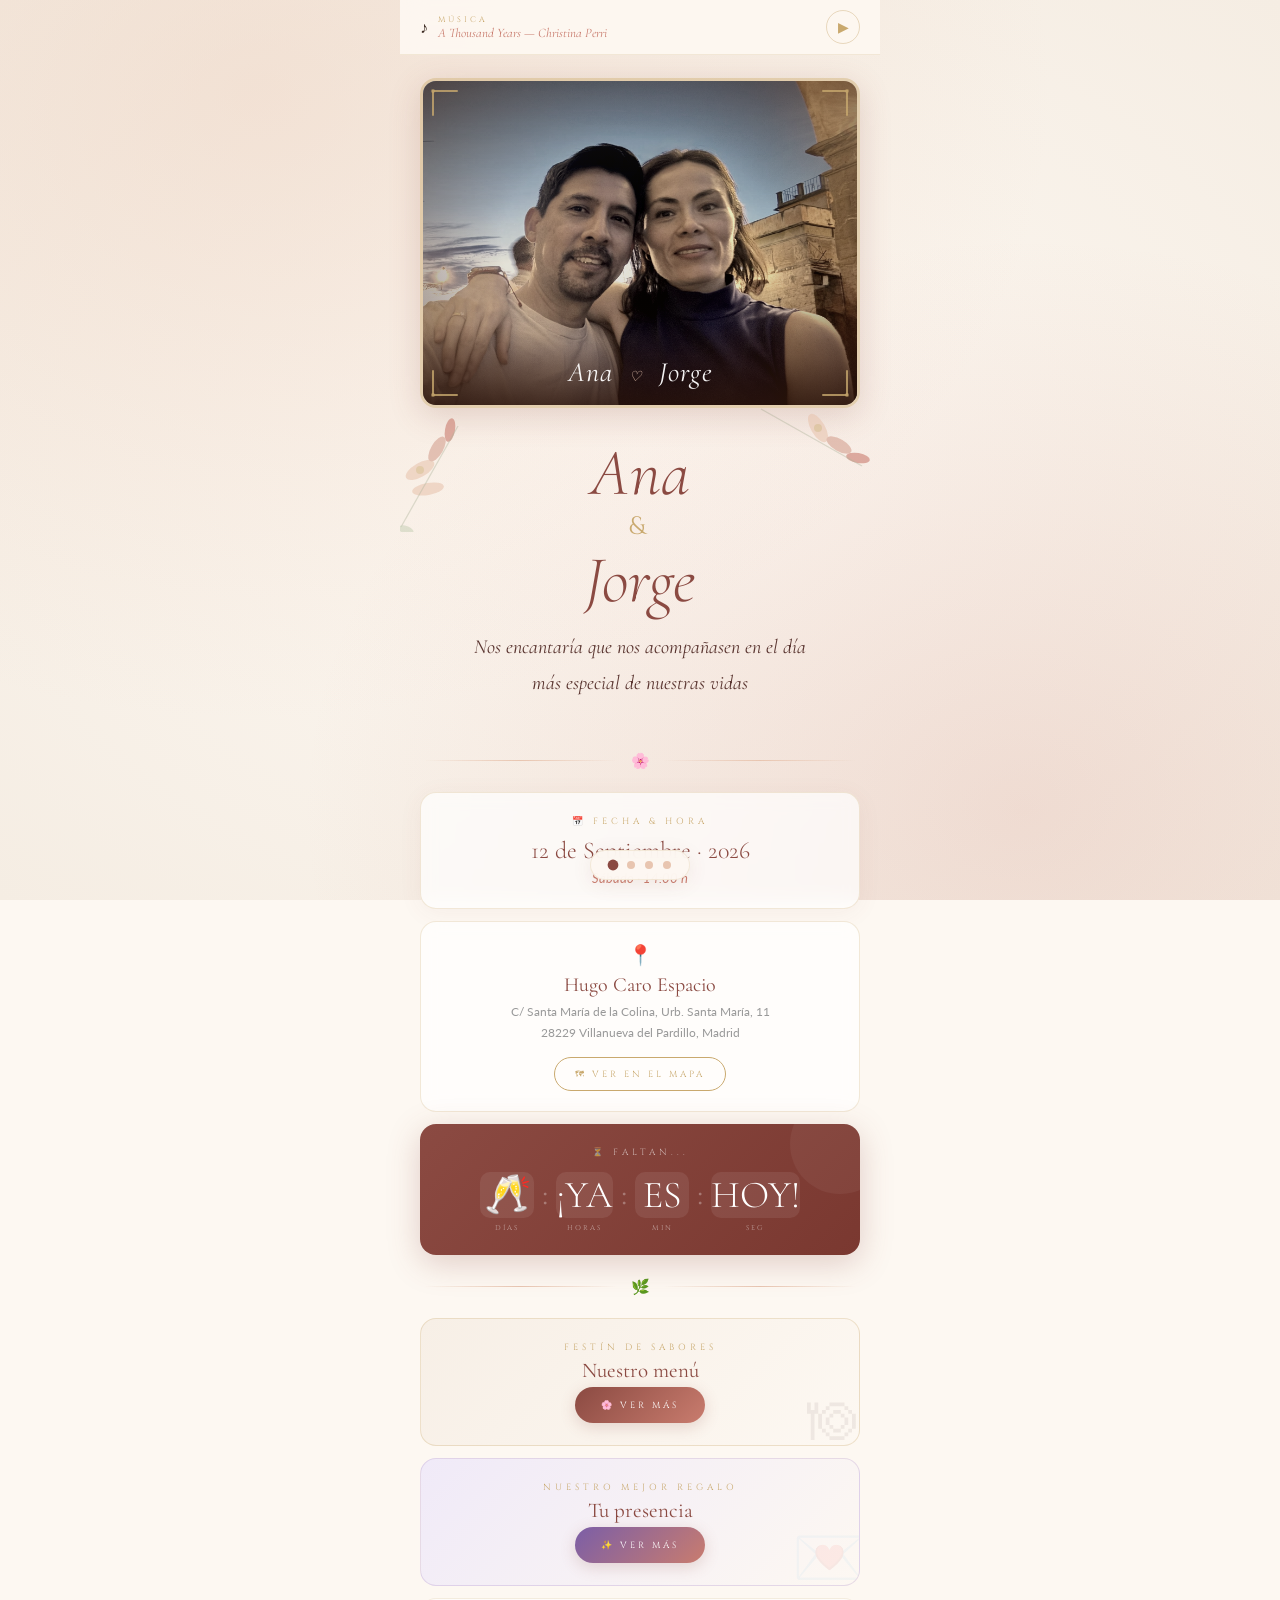
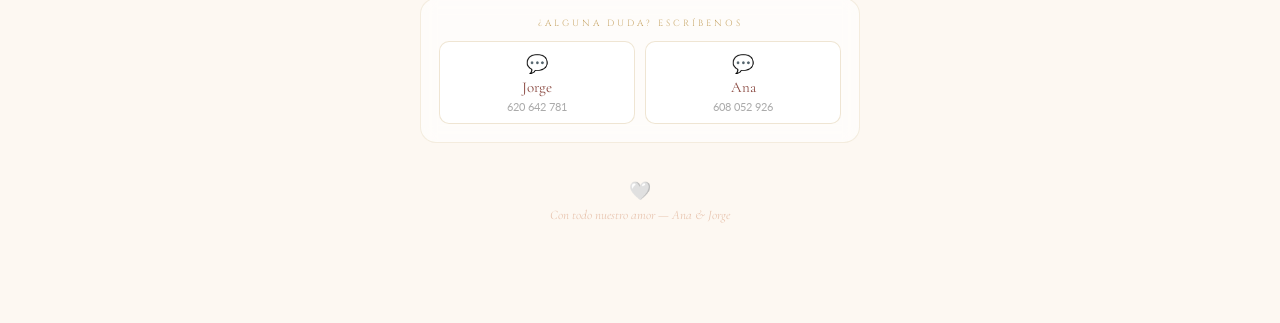
==== index.html @ 85b92c25 "Update index.html" ====
<!DOCTYPE html>
<html lang="es">
<head>
<meta charset="UTF-8">
<meta name="viewport" content="width=device-width,initial-scale=1.0,maximum-scale=1.0,user-scalable=no">
<meta name="apple-mobile-web-app-capable" content="yes">
<meta name="theme-color" content="#fdf8f2">
<title>Ana & Jorge — Nos Casamos</title>
<link href="https://fonts.googleapis.com/css2?family=Cormorant+Garamond:ital,wght@0,300;0,400;1,300;1,400&family=Cinzel:wght@400;500&family=Lato:wght@300;400&display=swap" rel="stylesheet">
<link rel="stylesheet" href="css/invitacion.css">
</head>
<body>
<!-- MUSIC -->
<div class="music-bar">
  <div class="music-info">
    <span class="music-note">♪</span>
    <div><div class="music-label">Música</div><div class="music-song">A Thousand Years — Christina Perri</div></div>
  </div>
  <button class="music-btn" id="musicBtn" onclick="toggleMusic()">▶</button>
</div>

<!-- NAV -->
<div class="nav-dots">
  <button class="nav-dot active" onclick="showPage('page-invite',0)"></button>
  <button class="nav-dot" onclick="showPage('page-menu',1)"></button>
  <button class="nav-dot" onclick="showPage('page-regalo',2)"></button>
  <button class="nav-dot" onclick="showPage('page-rsvp',3)"></button>
</div>

<!-- ════ INVITACIÓN ════ -->
<div class="page active" id="page-invite">
  <div class="photo-section">
    <div class="photo-vintage-frame">
      <img src="assets/foto-pareja.jpg" alt="Ana y Jorge">
      <div class="photo-corner pc-tl"><svg viewBox="0 0 28 28" fill="none"><path d="M2 26L2 2L26 2" stroke="#c9a96e" stroke-width="2" stroke-linecap="round" opacity=".8"/><circle cx="2" cy="2" r="2" fill="#c9a96e" opacity=".6"/></svg></div>
      <div class="photo-corner pc-tr"><svg viewBox="0 0 28 28" fill="none"><path d="M2 26L2 2L26 2" stroke="#c9a96e" stroke-width="2" stroke-linecap="round" opacity=".8"/><circle cx="2" cy="2" r="2" fill="#c9a96e" opacity=".6"/></svg></div>
      <div class="photo-corner pc-bl"><svg viewBox="0 0 28 28" fill="none"><path d="M2 26L2 2L26 2" stroke="#c9a96e" stroke-width="2" stroke-linecap="round" opacity=".8"/><circle cx="2" cy="2" r="2" fill="#c9a96e" opacity=".6"/></svg></div>
      <div class="photo-corner pc-br"><svg viewBox="0 0 28 28" fill="none"><path d="M2 26L2 2L26 2" stroke="#c9a96e" stroke-width="2" stroke-linecap="round" opacity=".8"/><circle cx="2" cy="2" r="2" fill="#c9a96e" opacity=".6"/></svg></div>
      <div class="photo-caption"><div class="photo-caption-names">Ana <span class="photo-caption-heart">♡</span> Jorge</div></div>
    </div>
  </div>
  <div class="hero">
    <svg class="floral-tl" viewBox="0 0 130 130" fill="none"><g opacity=".85"><ellipse cx="26" cy="68" rx="16" ry="7" fill="#e8c5b0" transform="rotate(-30 26 68)"/><ellipse cx="43" cy="47" rx="14" ry="6" fill="#d4a090" transform="rotate(-60 43 47)"/><ellipse cx="56" cy="28" rx="12" ry="5" fill="#c97c6e" transform="rotate(-80 56 28)"/><ellipse cx="34" cy="87" rx="16" ry="6" fill="#e8c5b0" transform="rotate(-10 34 87)"/><circle cx="26" cy="68" r="4" fill="#c9a96e" opacity=".7"/><line x1="7" y1="125" x2="64" y2="24" stroke="#7a8c6a" stroke-width="1.3" opacity=".4"/><ellipse cx="12" cy="128" rx="8" ry="4" fill="#a0b890" transform="rotate(20 12 128)" opacity=".5"/></g></svg>
    <svg class="floral-tr" viewBox="0 0 130 130" fill="none"><g opacity=".85"><ellipse cx="26" cy="68" rx="16" ry="7" fill="#e8c5b0" transform="rotate(-30 26 68)"/><ellipse cx="43" cy="47" rx="14" ry="6" fill="#d4a090" transform="rotate(-60 43 47)"/><ellipse cx="56" cy="28" rx="12" ry="5" fill="#c97c6e" transform="rotate(-80 56 28)"/><circle cx="26" cy="68" r="4" fill="#c9a96e" opacity=".7"/><line x1="7" y1="125" x2="64" y2="24" stroke="#7a8c6a" stroke-width="1.3" opacity=".4"/></g></svg>
    <h1 class="names">Ana <span>&amp;</span> Jorge</h1>
    <p class="tagline tagline-enhanced">Nos encantaría que nos acompañasen en el día más especial de nuestras vidas</p>
  </div>
  <div class="divider"><span class="divider-icon">🌸</span></div>
  <div class="info-section">
    <div class="info-card">
      <p class="info-label">📅 Fecha & Hora</p>
      <p class="info-value">12 de Septiembre · 2026</p>
      <p class="info-sub">Sábado · 14:00 h</p>
    </div>
  </div>
  <div class="location-card">
    <div class="location-inner">
      <div class="location-icon">📍</div>
      <p class="location-name">Hugo Caro Espacio</p>
      <p class="location-address">C/ Santa María de la Colina, Urb. Santa María, 11<br>28229 Villanueva del Pardillo, Madrid</p>
      <a class="map-btn" href="https://www.google.com/maps/dir/?api=1&destination=40.4563,-3.9521&destination_place_id=ChIJo2D5lH-bQQ0Rh7VZpFRkiIg" target="_blank">🗺 Ver en el mapa</a>
    </div>
  </div>
  <div class="countdown-card">
    <p class="countdown-label">⏳ Faltan...</p>
    <div class="countdown-grid">
      <div class="countdown-item"><div class="countdown-num" id="cd-days">—</div><div class="countdown-unit">Días</div></div>
      <div class="countdown-sep">:</div>
      <div class="countdown-item"><div class="countdown-num" id="cd-hours">—</div><div class="countdown-unit">Horas</div></div>
      <div class="countdown-sep">:</div>
      <div class="countdown-item"><div class="countdown-num" id="cd-mins">—</div><div class="countdown-unit">Min</div></div>
      <div class="countdown-sep">:</div>
      <div class="countdown-item"><div class="countdown-num" id="cd-secs">—</div><div class="countdown-unit">Seg</div></div>
    </div>
  </div>
  <div class="divider"><span class="divider-icon">🌿</span></div>
  <div class="cta-section">
    <div class="cta-card" style="background:linear-gradient(135deg,#f7efe6,#fdf8f2);border:1px solid rgba(201,169,110,.3)">
      <span class="cta-card-emoji">🍽</span>
      <p class="info-label" style="margin-bottom:5px">Festín de Sabores</p>
      <p class="cta-title">Nuestro menú</p>
      <button class="action-btn" style="background:linear-gradient(135deg,var(--deep-rose),var(--rose))" onclick="showPage('page-menu',1)">🌸 Ver más</button>
    </div>
  </div>
  <div class="cta-section">
    <div class="cta-card" style="background:linear-gradient(135deg,#f0eaf8,#fdf8f2);border:1px solid rgba(180,150,200,.3)">
      <span class="cta-card-emoji">💌</span>
      <p class="info-label" style="margin-bottom:5px">Nuestro mejor regalo</p>
      <p class="cta-title">Tu presencia</p>
      <button class="action-btn" style="background:linear-gradient(135deg,#7b5ea7,#c97c6e)" onclick="showPage('page-regalo',2)">✨ Ver más</button>
    </div>
  </div>
  <!-- RSVP_CTA_DISABLED
  <div class="cta-section">
    <div class="cta-card" style="background:linear-gradient(135deg,#f0fff4,#fdf8f2);border:1px solid rgba(74,139,90,.22)">
      <span class="cta-card-emoji">✅</span>
      <p class="info-label" style="margin-bottom:5px">Confirmación</p>
      <p class="cta-title">¿Nos acompañas?</p>
      <p class="cta-desc">Confirma antes del 1 de agosto · 2026</p>
      <button class="action-btn" style="background:linear-gradient(135deg,#4a8b5a,#6aab7a);box-shadow:0 4px 16px rgba(74,139,90,.25)" onclick="showPage('page-rsvp',3)">✅ Confirmar asistencia</button>
    </div>
  </div>
  RSVP_CTA_DISABLED -->
  <div class="contact-section">
    <div class="contact-card">
      <p class="contact-label">¿Alguna duda? Escríbenos</p>
      <div class="contact-btns">
        <a class="contact-btn" href="https://wa.me/34620642781" target="_blank"><span style="font-size:18px">💬</span><span class="contact-btn-name">Jorge</span><span class="contact-btn-num">620 642 781</span></a>
        <a class="contact-btn" href="https://wa.me/34608052926" target="_blank"><span style="font-size:18px">💬</span><span class="contact-btn-name">Ana</span><span class="contact-btn-num">608 052 926</span></a>
      </div>
    </div>
  </div>
  <div class="footer"><span class="footer-hearts">🤍</span><p class="footer-text">Con todo nuestro amor — Ana & Jorge</p></div>
</div>

<!-- ════ MENÚ ════ -->
<div class="page" id="page-menu">
  <div class="menu-page-hero">
    <button class="back-btn" onclick="showPage('page-invite',0)">← Volver</button>
    <svg class="floral-tl" viewBox="0 0 130 130" fill="none"><g opacity=".6"><ellipse cx="26" cy="68" rx="16" ry="7" fill="#e8c5b0" transform="rotate(-30 26 68)"/><ellipse cx="43" cy="47" rx="14" ry="6" fill="#d4a090" transform="rotate(-60 43 47)"/><ellipse cx="56" cy="28" rx="12" ry="5" fill="#c97c6e" transform="rotate(-80 56 28)"/><circle cx="26" cy="68" r="4" fill="#c9a96e" opacity=".7"/></g></svg>
    <svg class="floral-tr" viewBox="0 0 130 130" fill="none"><g opacity=".6"><ellipse cx="26" cy="68" rx="16" ry="7" fill="#e8c5b0" transform="rotate(-30 26 68)"/><ellipse cx="43" cy="47" rx="14" ry="6" fill="#d4a090" transform="rotate(-60 43 47)"/><ellipse cx="56" cy="28" rx="12" ry="5" fill="#c97c6e" transform="rotate(-80 56 28)"/><circle cx="26" cy="68" r="4" fill="#c9a96e" opacity=".7"/></g></svg>
    <p class="save-the-date" style="margin-bottom:10px">✦ Ana & Jorge · 12 Sep 2026 ✦</p>
    <h2 class="menu-page-title">Festín<br>de Sabores</h2>
    <p class="menu-page-subtitle">Preparen el paladar, porque en nuestra boda no solo celebramos el amor, también celebramos un festín de sabores sin movernos de la fiesta.<br><br>Hemos preparado tres puestos temáticos para que cada uno pueda comer a su ritmo, probar, repetir y volver a repetir.</p>
  </div>
  <div class="divider"><span class="divider-icon">🌸</span></div>
  <div class="puestos">
    <!-- Puesto 1: Barbacoa — emoji background fallback for mobile -->
    <div class="puesto-card" style="animation-delay:.1s">
      <div class="puesto-header-band" style="background:linear-gradient(135deg,#3d1a0a,#7a3830)">
        <div class="puesto-tag-corner">BRASA</div>
        <p class="puesto-num-inline">✦ Puesto 01</p>
        <h3 class="puesto-name-inline">Barbacoa</h3>
      </div>
      <div class="puesto-body"><p class="puesto-desc">Para los amantes del sabor ahumado y las brasas al estilo americano.</p></div>
    </div>
    <!-- Puesto 2: Paellas -->
    <div class="puesto-card" style="animation-delay:.2s">
      <div class="puesto-header-band" style="background:linear-gradient(135deg,#4a3000,#8a6a20)">
        <div class="puesto-tag-corner">PAELLA</div>
        <p class="puesto-num-inline">✦ Puesto 02</p>
        <h3 class="puesto-name-inline">Paellas</h3>
      </div>
      <div class="puesto-body"><p class="puesto-desc">Porque no hay nada más español que una buena paella recién hecha.</p></div>
    </div>
    <!-- Puesto 3: Latino -->
    <div class="puesto-card" style="animation-delay:.3s">
      <div class="puesto-header-band" style="background:linear-gradient(135deg,#0d3d1a,#2d6b3a)">
        <div class="puesto-tag-corner">LATINO</div>
        <p class="puesto-num-inline">✦ Puesto 03</p>
        <h3 class="puesto-name-inline">Peruano & Colombiano</h3>
      </div>
      <div class="puesto-body"><p class="puesto-desc">Bocaditos y sabores de nuestra tierra que les harán decir "¡qué rico!" sin pensarlo.</p></div>
    </div>
  </div>
  <div style="text-align:center;padding:8px 34px 18px"><div class="divider"><span class="divider-icon">🌿</span></div><p class="menu-closing-text">Será una mezcla deliciosa de sabores<br>en un solo día, en un solo lugar<br>y con la mejor compañía.</p></div>
  <div class="footer"><span class="footer-hearts">🤍</span><p class="footer-text">Con todo nuestro amor — Ana & Jorge</p></div>
</div>

<!-- ════ REGALO ════ -->
<div class="page" id="page-regalo">
  <div class="regalo-hero">
    <button class="back-btn" onclick="showPage('page-invite',0)">← Volver</button>
    <svg class="floral-tl" viewBox="0 0 130 130" fill="none"><g opacity=".6"><ellipse cx="26" cy="68" rx="16" ry="7" fill="#e8c5b0" transform="rotate(-30 26 68)"/><ellipse cx="43" cy="47" rx="14" ry="6" fill="#d4a090" transform="rotate(-60 43 47)"/><ellipse cx="56" cy="28" rx="12" ry="5" fill="#c97c6e" transform="rotate(-80 56 28)"/><circle cx="26" cy="68" r="4" fill="#c9a96e" opacity=".7"/></g></svg>
    <svg class="floral-tr" viewBox="0 0 130 130" fill="none"><g opacity=".6"><ellipse cx="26" cy="68" rx="16" ry="7" fill="#e8c5b0" transform="rotate(-30 26 68)"/><ellipse cx="43" cy="47" rx="14" ry="6" fill="#d4a090" transform="rotate(-60 43 47)"/><ellipse cx="56" cy="28" rx="12" ry="5" fill="#c97c6e" transform="rotate(-80 56 28)"/><circle cx="26" cy="68" r="4" fill="#c9a96e" opacity=".7"/></g></svg>
    <p class="save-the-date" style="margin-bottom:10px">✦ Ana & Jorge · 12 Sep 2026 ✦</p>
    <h2 class="regalo-title">Nuestro<br>Mejor Regalo</h2>
  </div>
  <div class="divider"><span class="divider-icon">🌸</span></div>
  <div class="presencia-card">
    <div class="presencia-header presencia-header-small"><div class="presencia-header-title">Tú</div></div>
    <div class="presencia-body">
      <p class="presencia-text">Cada uno de ustedes tiene un lugar especial en nuestras vidas y en nuestros corazones. Por ello, su compañía es todo lo que necesitamos para que este día sea verdaderamente especial.</p>
      <p class="presencia-text" style="margin-top:10px">Compartir este momento con ustedes es nuestro mayor deseo.</p>
    </div>
  </div>
  <!-- BIZUM -->
  <div class="bizum-card">
    <div class="bizum-header-fixed">
      <div class="presencia-header-title-fixed">Bizum</div>
    </div>
    <div class="bizum-body">
      <p class="bizum-text">Si además de tu compañía quieres sumarte a nuestra luna de miel, puedes hacernos un Bizum. Cada detalle lo llevaremos con nosotros a cada rincón del mundo.</p>
      <div class="bizum-btns">
        <button class="bizum-btn bizum-btn-jorge" onclick="copyPhone('620642781', this)">
          <span class="bizum-btn-icon">💚</span>
          <span class="bizum-btn-name">Jorge</span>
          <span class="bizum-btn-num">620 642 781</span>
        </button>
        <button class="bizum-btn bizum-btn-ana" onclick="copyPhone('608052926', this)">
          <span class="bizum-btn-icon">🌸</span>
          <span class="bizum-btn-name">Ana</span>
          <span class="bizum-btn-num">608 052 926</span>
        </button>
      </div>
    </div>
  </div>
  <div class="divider"><span class="divider-icon">🌿</span></div>
  <div class="quote-section"><p class="quote">No importa el destino que elijamos — lo que importa es que empezamos a caminar juntos.</p></div>
  <div class="footer"><span class="footer-hearts">🤍</span><p class="footer-text">Con todo nuestro amor — Ana & Jorge</p></div>
</div>

<!-- ════ RSVP ════ -->
<div class="page" id="page-rsvp">
  <div class="rsvp-hero">
    <button class="back-btn" onclick="showPage('page-invite',0)">← Volver</button>
    <svg class="floral-tl" viewBox="0 0 130 130" fill="none"><g opacity=".6"><ellipse cx="26" cy="68" rx="16" ry="7" fill="#e8c5b0" transform="rotate(-30 26 68)"/><ellipse cx="43" cy="47" rx="14" ry="6" fill="#d4a090" transform="rotate(-60 43 47)"/><ellipse cx="56" cy="28" rx="12" ry="5" fill="#c97c6e" transform="rotate(-80 56 28)"/><circle cx="26" cy="68" r="4" fill="#c9a96e" opacity=".7"/></g></svg>
    <svg class="floral-tr" viewBox="0 0 130 130" fill="none"><g opacity=".6"><ellipse cx="26" cy="68" rx="16" ry="7" fill="#e8c5b0" transform="rotate(-30 26 68)"/><ellipse cx="43" cy="47" rx="14" ry="6" fill="#d4a090" transform="rotate(-60 43 47)"/><ellipse cx="56" cy="28" rx="12" ry="5" fill="#c97c6e" transform="rotate(-80 56 28)"/><circle cx="26" cy="68" r="4" fill="#c9a96e" opacity=".7"/></g></svg>
    <p class="save-the-date" style="margin-bottom:10px">✦ Ana & Jorge · 12 Sep 2026 ✦</p>
    <h2 class="rsvp-title">¿Nos<br>acompañas?</h2>
    <p class="rsvp-subtitle">Confirma tu asistencia — tu lugar en nuestra mesa te espera con mucho cariño</p>
    <div class="deadline-badge"><span style="font-size:14px">📅</span><span class="deadline-text">Confirma antes del 1 de agosto · 2026</span></div>
  </div>
  <div class="divider"><span class="divider-icon">🌸</span></div>

  <!-- Loading -->
  <div id="codeLoading" style="display:none;text-align:center;padding:30px 20px">
    <div style="display:inline-block;width:28px;height:28px;border:2.5px solid rgba(201,169,110,.3);border-top-color:var(--gold);border-radius:50%;animation:spin .8s linear infinite;margin-bottom:12px"></div>
    <p style="font-family:'Cormorant Garamond',serif;font-style:italic;font-size:14px;color:var(--gold)">Verificando tu invitación...</p>
  </div>

  <!-- Code gate -->
  <div class="code-gate" id="codeGate">
    <span class="code-icon">🔐</span>
    <p class="code-label">Acceso personalizado</p>
    <p class="code-title">Tu código de invitado</p>
    <p class="code-hint">Lo encontrarás en el mensaje que te enviamos por WhatsApp</p>
    <div class="code-input-wrap">
      <input class="code-input" id="codeInput" type="text" placeholder="CÓDIGO" maxlength="12" autocomplete="off" autocorrect="off" spellcheck="false">
      <button class="code-submit" onclick="checkCode()">→</button>
    </div>
    <p class="code-error" id="codeError">❌ Código no encontrado. Revisa el mensaje.</p>
  </div>

  <!-- YA REGISTRADO -->
  <div class="already-card" id="alreadyCard">
    <div class="already-header">
      <span class="already-header-icon">⭐</span>
      <div class="already-header-title" id="alreadyName">—</div>
      <div class="already-header-sub" id="alreadyStatus">—</div>
    </div>
    <div class="already-body">
      <p class="already-info" id="alreadyInfo">—</p>
      <div class="already-actions">
        <button class="already-btn already-btn-update" onclick="showUpdateSeats()">✏️ &nbsp;Modificar número de personas</button>
        <div class="update-seats-wrap" id="updateSeatsWrap">
          <span class="field-label" style="margin-bottom:10px;display:block">Nuevo número de personas</span>
          <div class="seats-selector" id="updateSeatsSelector"></div>
          <button class="already-btn already-btn-update" style="margin-top:14px" onclick="submitUpdate()">
            <span id="updateBtnText">Guardar cambios</span>
          </button>
        </div>
        <button class="already-btn already-btn-cancel" onclick="submitCancel()">🗑 &nbsp;Eliminarme de la lista</button>
      </div>
    </div>
  </div>

  <!-- Formulario nuevo -->
  <div class="rsvp-form-wrap" id="rsvpForm">
    <div class="rsvp-welcome">
      <div class="rsvp-welcome-hi">¡Bienvenido/a!</div>
      <div class="rsvp-welcome-name" id="welcomeName">—</div>
      <div class="rsvp-welcome-seats" id="welcomeSeats">—</div>
    </div>
    <div class="rsvp-field-card">
      <span class="field-label">¿Confirmas tu asistencia?</span>
      <div class="attend-options">
        <div class="attend-opt" id="optYes" onclick="selectAttend('yes')"><span class="attend-opt-icon">🥂</span><div class="attend-opt-label">¡Allí estaré!</div></div>
        <div class="attend-opt" id="optNo"  onclick="selectAttend('no')"><span class="attend-opt-icon">😔</span><div class="attend-opt-label">No podré ir</div></div>
      </div>
    </div>
    <div class="rsvp-field-card" id="seatsCard" style="display:none">
      <span class="field-label">¿Cuántos asistís?</span>
      <div class="seats-selector" id="seatsSelector"></div>
    </div>
    <div class="rsvp-field-card" id="allergyCard" style="display:none">
      <span class="field-label">Alergias o dieta especial</span>
      <textarea class="rsvp-textarea" id="allergyInput" placeholder="Ej: sin gluten, vegetariano, alergia al marisco… (opcional)"></textarea>
    </div>
    <div class="rsvp-send-wrap">
      <button class="rsvp-send-btn" id="sendBtn" onclick="sendRSVP()" disabled>
        <span id="sendBtnIcon" style="font-size:18px">✅</span>
        <span id="sendBtnText">Confirmar asistencia</span>
      </button>
    </div>
  </div>

  <!-- CONFIRMADO -->
  <div class="rsvp-confirmed" id="rsvpConfirmed">
    <span class="confirmed-icon" id="confirmedIcon">🌸</span>
    <div class="confirmed-title" id="confirmedTitle">¡Nos vemos el 12 de septiembre!</div>
    <p class="confirmed-text" id="confirmedText">Tu lugar en nuestra mesa está guardado con mucho cariño 🥂</p>
    <div class="cal-section" id="calSection" style="display:none">
      <span class="cal-label">Añade la fecha a tu calendario</span>
      <div class="cal-btns">
        <a class="cal-btn cal-btn-google" id="calGoogle" href="#" target="_blank"><span class="cal-btn-icon">📅</span><span class="cal-btn-name">Google</span><span class="cal-btn-sub">Calendar</span></a>
        <a class="cal-btn cal-btn-apple" id="calApple" href="#" download="boda-ana-jorge.ics"><span class="cal-btn-icon">🍎</span><span class="cal-btn-name">Apple</span><span class="cal-btn-sub">Calendario</span></a>
      </div>
    </div>
    <button class="home-btn" onclick="showPage('page-invite',0)">🏠 &nbsp;Volver al inicio</button>
  </div>

  <div class="footer" style="margin-top:10px"><span class="footer-hearts">🤍</span><p class="footer-text">Con todo nuestro amor — Ana & Jorge</p></div>
</div>

<script src="js/invitacion.js"></script>
</body>
</html>
---- css/invitacion.css ----
*,*::before,*::after{box-sizing:border-box;margin:0;padding:0}
:root{--cream:#fdf8f2;--blush:#e8c5b0;--rose:#c97c6e;--deep-rose:#8b4a42;--gold:#c9a96e;--dark:#3a2820;--green:#7a8c6a}
html{scroll-behavior:smooth;-webkit-text-size-adjust:100%}
body{background:var(--cream);font-family:'Lato',sans-serif;color:var(--dark);min-height:100vh;overflow-x:hidden;-webkit-font-smoothing:antialiased}
body::before{content:'';position:fixed;inset:0;background:radial-gradient(ellipse at 20% 10%,rgba(232,197,176,.35) 0%,transparent 55%),radial-gradient(ellipse at 80% 90%,rgba(201,124,110,.18) 0%,transparent 50%),radial-gradient(ellipse at 50% 50%,#fdf8f2 0%,#f5ede3 100%);z-index:-1}
.music-bar{position:fixed;top:0;left:0;right:0;z-index:100;background:rgba(253,248,242,.93);backdrop-filter:blur(12px);-webkit-backdrop-filter:blur(12px);border-bottom:1px solid rgba(201,169,110,.2);padding:10px 20px;display:flex;align-items:center;justify-content:space-between;max-width:480px;margin:0 auto}
.music-info{display:flex;align-items:center;gap:10px}
.music-note{font-size:16px;animation:spin-note 3s linear infinite}
@keyframes spin-note{0%,100%{transform:rotate(-8deg)}50%{transform:rotate(8deg)}}
.music-label{font-family:'Cinzel',serif;font-size:8px;letter-spacing:3px;color:var(--gold);text-transform:uppercase}
.music-song{font-family:'Cormorant Garamond',serif;font-style:italic;font-size:13px;color:var(--rose)}
.music-btn{background:none;border:1px solid rgba(201,169,110,.4);color:var(--gold);border-radius:50%;width:34px;height:34px;font-size:14px;cursor:pointer;display:flex;align-items:center;justify-content:center;flex-shrink:0}
.nav-dots{position:fixed;bottom:20px;left:50%;transform:translateX(-50%);z-index:100;display:flex;gap:10px;align-items:center;background:rgba(253,248,242,.92);backdrop-filter:blur(8px);padding:10px 18px;border-radius:50px;border:1px solid rgba(201,169,110,.2);box-shadow:0 4px 20px rgba(139,74,66,.1)}
.nav-dot{width:8px;height:8px;border-radius:50%;background:var(--blush);border:none;cursor:pointer;transition:all .3s;padding:0}
.nav-dot.active{background:var(--deep-rose);transform:scale(1.35)}
.page{display:none;max-width:480px;margin:0 auto;padding:58px 0 90px}
.page.active{display:block}
.photo-section{padding:20px 20px 0;animation:fadeUp .9s ease both}
.photo-vintage-frame{position:relative;border-radius:16px;overflow:hidden;border:3px solid rgba(201,169,110,.45);box-shadow:0 8px 32px rgba(139,74,66,.2),0 0 0 1px rgba(255,255,255,.5) inset;aspect-ratio:4/3}
.photo-vintage-frame img{width:100%;height:100%;object-fit:cover;object-position:center 15%;display:block;filter:sepia(.5) contrast(1.1) brightness(.92) saturate(.7)}
.photo-vintage-frame::after{content:'';position:absolute;inset:0;background:radial-gradient(ellipse at center,transparent 45%,rgba(60,30,15,.55) 100%),linear-gradient(to bottom,rgba(201,169,110,.1) 0%,transparent 40%,rgba(60,30,15,.15) 100%);pointer-events:none}
.photo-caption{position:absolute;bottom:0;left:0;right:0;padding:30px 20px 16px;background:linear-gradient(to top,rgba(40,18,10,.75) 0%,transparent 100%);text-align:center;z-index:2}
.photo-caption-names{font-family:'Cormorant Garamond',serif;font-style:italic;font-size:28px;color:rgba(255,255,255,.95);letter-spacing:1px}
.photo-caption-heart{color:var(--blush);font-size:14px;margin:0 8px}
.photo-corner{position:absolute;width:28px;height:28px;z-index:3}
.photo-corner svg{width:100%;height:100%}
.pc-tl{top:8px;left:8px}.pc-tr{top:8px;right:8px;transform:scaleX(-1)}.pc-bl{bottom:8px;left:8px;transform:scaleY(-1)}.pc-br{bottom:8px;right:8px;transform:scale(-1,-1)}
.hero{position:relative;text-align:center;padding:32px 30px 28px;overflow:hidden}
.floral-tl,.floral-tr,.floral-bl,.floral-br{position:absolute;width:130px;height:130px;opacity:.7}
.floral-tl{top:-6px;left:-6px}.floral-tr{top:-6px;right:-6px;transform:rotate(90deg)}.floral-bl{bottom:-6px;left:-6px;transform:rotate(270deg)}.floral-br{bottom:-6px;right:-6px;transform:rotate(180deg)}
.save-the-date{font-family:'Cinzel',serif;font-size:10px;letter-spacing:5px;color:var(--gold);text-transform:uppercase;margin-bottom:14px;animation:fadeUp 1s .1s ease both}
.names{font-family:'Cormorant Garamond',serif;font-size:clamp(46px,13vw,66px);font-weight:300;font-style:italic;color:var(--deep-rose);line-height:1;animation:fadeUp 1s .2s ease both}
.names span{display:block;font-size:.38em;font-style:normal;font-family:'Cinzel',serif;letter-spacing:6px;color:var(--gold);margin:8px 0}
.tagline{font-family:'Cormorant Garamond',serif;font-style:italic;font-size:15px;color:var(--rose);margin-top:16px;line-height:1.8;max-width:300px;margin-left:auto;margin-right:auto;animation:fadeUp 1s .3s ease both}
.divider{display:flex;align-items:center;justify-content:center;gap:14px;margin:22px 24px}
.divider::before,.divider::after{content:'';flex:1;height:1px;background:linear-gradient(to right,transparent,var(--blush),transparent)}
.divider-icon{color:var(--gold);font-size:15px}
.info-section{padding:0 20px}
.info-card{background:rgba(255,255,255,.7);border:1px solid rgba(201,169,110,.25);border-radius:16px;padding:22px 18px;margin-bottom:12px;backdrop-filter:blur(8px);box-shadow:0 4px 24px rgba(139,74,66,.06);text-align:center}
.info-label{font-family:'Cinzel',serif;font-size:9px;letter-spacing:4px;color:var(--gold);text-transform:uppercase;margin-bottom:8px}
.info-value{font-family:'Cormorant Garamond',serif;font-size:24px;font-weight:300;color:var(--deep-rose);line-height:1.3}
.info-sub{font-size:13px;color:var(--rose);margin-top:4px;font-style:italic}
.countdown-card{background:linear-gradient(135deg,var(--deep-rose) 0%,#7a3830 100%);border-radius:16px;padding:22px 14px;margin:0 20px 12px;text-align:center;box-shadow:0 8px 32px rgba(139,74,66,.25);position:relative;overflow:hidden}
.countdown-card::before{content:'';position:absolute;top:-30px;right:-30px;width:100px;height:100px;border-radius:50%;background:rgba(255,255,255,.05)}
.countdown-label{font-family:'Cinzel',serif;font-size:9px;letter-spacing:4px;color:rgba(255,255,255,.6);text-transform:uppercase;margin-bottom:14px}
.countdown-grid{display:flex;justify-content:center;gap:8px}
.countdown-item{display:flex;flex-direction:column;align-items:center;min-width:54px}
.countdown-num{font-family:'Cormorant Garamond',serif;font-size:38px;font-weight:300;color:#fff;line-height:1;background:rgba(255,255,255,.08);border-radius:10px;padding:4px 0;width:100%;text-align:center}
.countdown-unit{font-family:'Cinzel',serif;font-size:7px;letter-spacing:2px;color:rgba(255,255,255,.5);margin-top:5px;text-transform:uppercase}
.countdown-sep{font-family:'Cormorant Garamond',serif;font-size:32px;color:rgba(255,255,255,.3);align-self:flex-start;margin-top:3px;line-height:1.2}
.location-card{margin:0 20px 12px}
.location-inner{background:rgba(255,255,255,.7);border:1px solid rgba(201,169,110,.25);border-radius:16px;padding:20px 18px;backdrop-filter:blur(8px);text-align:center}
.location-icon{font-size:20px;margin-bottom:6px}
.location-name{font-family:'Cormorant Garamond',serif;font-size:20px;color:var(--deep-rose);margin-bottom:5px}
.location-address{font-size:12px;color:#999;line-height:1.7;margin-bottom:14px}
.map-btn{display:inline-flex;align-items:center;gap:6px;background:transparent;border:1px solid var(--gold);color:var(--gold);font-family:'Cinzel',serif;font-size:9px;letter-spacing:3px;padding:10px 20px;border-radius:50px;text-decoration:none;text-transform:uppercase}
.quote-section{padding:14px 36px;text-align:center}
.quote{font-family:'Cormorant Garamond',serif;font-style:italic;font-size:15px;color:var(--rose);line-height:1.9}
.quote::before{content:'\201C';font-size:2em;line-height:0;vertical-align:-.4em;color:var(--blush)}
.quote::after{content:'\201D';font-size:2em;line-height:0;vertical-align:-.4em;color:var(--blush)}
.cta-section{margin:0 20px 12px}
.cta-card{border-radius:16px;padding:22px 18px;text-align:center;position:relative;overflow:hidden}
.cta-card-emoji{position:absolute;right:-8px;bottom:-8px;font-size:60px;opacity:.07}
.cta-title{font-family:'Cormorant Garamond',serif;font-size:21px;color:var(--deep-rose);margin-bottom:4px}
.cta-desc{font-family:'Cormorant Garamond',serif;font-style:italic;font-size:14px;color:#999;margin-bottom:14px;line-height:1.6}
.action-btn{display:inline-flex;align-items:center;gap:8px;color:white;font-family:'Cinzel',serif;font-size:9px;letter-spacing:3px;padding:12px 26px;border-radius:50px;text-decoration:none;border:none;cursor:pointer;transition:all .3s;text-transform:uppercase;box-shadow:0 4px 16px rgba(139,74,66,.2)}
.action-btn:active{transform:translateY(-1px)}
.contact-section{margin:0 20px 12px}
.contact-card{background:rgba(255,255,255,.6);border:1px solid rgba(201,169,110,.2);border-radius:16px;padding:18px;text-align:center;backdrop-filter:blur(8px)}
.contact-label{font-family:'Cinzel',serif;font-size:9px;letter-spacing:3px;color:var(--gold);text-transform:uppercase;margin-bottom:12px}
.contact-btns{display:flex;gap:10px}
.contact-btn{flex:1;padding:10px 6px;border-radius:10px;border:1px solid rgba(201,169,110,.3);background:white;text-decoration:none;display:flex;flex-direction:column;align-items:center;gap:4px}
.contact-btn-name{font-family:'Cormorant Garamond',serif;font-size:15px;color:var(--deep-rose)}
.contact-btn-num{font-size:11px;color:#aaa}
.footer{text-align:center;padding:24px 20px 10px}
.footer-hearts{font-size:18px;margin-bottom:6px;display:block;animation:pulse 2s infinite}
.footer-text{font-family:'Cormorant Garamond',serif;font-style:italic;font-size:13px;color:var(--blush)}
.back-btn{display:inline-flex;align-items:center;gap:6px;background:transparent;border:1px solid rgba(201,169,110,.4);color:var(--gold);font-family:'Cinzel',serif;font-size:8px;letter-spacing:3px;padding:8px 16px;border-radius:50px;cursor:pointer;margin-bottom:20px;text-transform:uppercase}
/* MENU */
.menu-page-hero{text-align:center;padding:30px 28px 18px;position:relative;overflow:hidden}
.menu-page-title{font-family:'Cormorant Garamond',serif;font-style:italic;font-size:clamp(34px,10vw,50px);color:var(--deep-rose);line-height:1.1}
.menu-page-subtitle{font-family:'Cormorant Garamond',serif;font-style:italic;font-size:15px;color:var(--rose);margin-top:10px;line-height:1.8;max-width:310px;margin-left:auto;margin-right:auto}
.puestos{padding:0 20px}
.puesto-card{border-radius:20px;overflow:hidden;margin-bottom:18px;box-shadow:0 8px 32px rgba(139,74,66,.13);animation:fadeUp .7s ease both}
.puesto-img-wrap{position:relative;height:200px;overflow:hidden;background:linear-gradient(135deg,var(--deep-rose),var(--rose))}
.puesto-img-wrap img{width:100%;height:100%;object-fit:cover;filter:sepia(.15) contrast(1.05) brightness(.95) saturate(.9);display:block}
.puesto-img-overlay{position:absolute;inset:0;background:linear-gradient(to bottom,rgba(0,0,0,.05) 0%,rgba(40,15,10,.55) 100%)}
.puesto-flag{position:absolute;top:14px;right:14px;font-size:28px}
.puesto-body{background:rgba(255,255,255,.78);backdrop-filter:blur(10px);padding:18px 20px 20px;border:1px solid rgba(201,169,110,.2);border-top:none;border-radius:0 0 20px 20px}
.puesto-num{font-family:'Cinzel',serif;font-size:8px;letter-spacing:4px;color:var(--gold);text-transform:uppercase;margin-bottom:4px}
.puesto-name{font-family:'Cormorant Garamond',serif;font-size:24px;color:var(--deep-rose);margin-bottom:7px}
.puesto-desc{font-family:'Cormorant Garamond',serif;font-style:italic;font-size:14px;color:#888;line-height:1.7}
.puesto-accent{display:inline-block;margin-top:10px;font-family:'Cinzel',serif;font-size:8px;letter-spacing:3px;color:var(--rose);text-transform:uppercase;border-bottom:1px solid rgba(201,124,110,.3);padding-bottom:2px}
/* REGALO */
.regalo-hero{text-align:center;padding:30px 28px 18px;position:relative;overflow:hidden}
.regalo-title{font-family:'Cormorant Garamond',serif;font-style:italic;font-size:clamp(32px,9vw,48px);color:var(--deep-rose);line-height:1.1;margin-bottom:12px}
.regalo-intro{font-family:'Cormorant Garamond',serif;font-style:italic;font-size:15px;color:var(--rose);line-height:1.9;max-width:340px;margin:0 auto}
.presencia-card{margin:0 20px 16px;background:rgba(255,255,255,.75);border:1px solid rgba(201,169,110,.25);border-radius:20px;overflow:hidden;box-shadow:0 6px 28px rgba(139,74,66,.1)}
.presencia-header{background:linear-gradient(135deg,var(--deep-rose),#c97c6e);padding:22px 22px 18px;text-align:center;position:relative;overflow:hidden}
.presencia-header::before{content:'';position:absolute;top:-20px;right:-20px;width:80px;height:80px;border-radius:50%;background:rgba(255,255,255,.08)}
.presencia-icon{font-size:32px;margin-bottom:8px;display:block}
.presencia-header-title{font-family:'Cormorant Garamond',serif;font-size:22px;color:rgba(255,255,255,.95);font-style:italic}
.presencia-body{padding:20px 22px}
.presencia-text{font-family:'Cormorant Garamond',serif;font-style:italic;font-size:15px;color:#666;line-height:1.9;text-align:center}
.presencia-highlight{display:block;margin:14px 0;font-family:'Cinzel',serif;font-size:10px;letter-spacing:3px;color:var(--deep-rose);text-transform:uppercase;text-align:center}
/* BIZUM */
.bizum-card{margin:0 20px 16px;border-radius:20px;overflow:hidden;box-shadow:0 6px 28px rgba(139,74,66,.1)}
.bizum-header{background:linear-gradient(135deg,#1a56db,#3b82f6);padding:20px 22px 16px;text-align:center;position:relative;overflow:hidden}
.bizum-header::after{content:'💙';position:absolute;right:-10px;bottom:-10px;font-size:70px;opacity:.12}
.bizum-header-title{font-family:'Cormorant Garamond',serif;font-size:22px;color:rgba(255,255,255,.95);font-style:italic;margin-top:4px}
.bizum-sub{font-family:'Cinzel',serif;font-size:8px;letter-spacing:3px;color:rgba(255,255,255,.65);text-transform:uppercase}
.bizum-body{background:rgba(255,255,255,.85);backdrop-filter:blur(10px);border:1px solid rgba(26,86,219,.15);border-top:none;border-radius:0 0 20px 20px;padding:20px 22px}
.bizum-text{font-family:'Cormorant Garamond',serif;font-style:italic;font-size:15px;color:#666;line-height:1.9;text-align:center;margin-bottom:18px}
.bizum-btns{display:flex;gap:12px}
.bizum-btn{flex:1;display:flex;flex-direction:column;align-items:center;gap:6px;padding:16px 10px;border-radius:14px;text-decoration:none;transition:all .3s;border:none;cursor:pointer}
.bizum-btn-jorge{background:linear-gradient(135deg,#1a56db,#2563eb);box-shadow:0 4px 16px rgba(26,86,219,.3)}
.bizum-btn-ana{background:linear-gradient(135deg,var(--deep-rose),var(--rose));box-shadow:0 4px 16px rgba(139,74,66,.28)}
.bizum-btn:active{transform:translateY(-2px)}
.bizum-btn-icon{font-size:22px}
.bizum-btn-name{font-family:'Cinzel',serif;font-size:9px;letter-spacing:2px;color:white;text-transform:uppercase}
.bizum-btn-num{font-family:'Cormorant Garamond',serif;font-size:14px;color:rgba(255,255,255,.85)}
/* RSVP */
.rsvp-hero{text-align:center;padding:30px 28px 18px;position:relative;overflow:hidden}
.rsvp-title{font-family:'Cormorant Garamond',serif;font-style:italic;font-size:clamp(32px,9vw,48px);color:var(--deep-rose);line-height:1.1;margin-bottom:10px}
.rsvp-subtitle{font-family:'Cormorant Garamond',serif;font-style:italic;font-size:15px;color:var(--rose);line-height:1.8;max-width:320px;margin:0 auto}
.deadline-badge{display:inline-flex;align-items:center;gap:8px;background:rgba(201,169,110,.12);border:1px solid rgba(201,169,110,.35);border-radius:50px;padding:8px 18px;margin-top:14px}
.deadline-text{font-family:'Cinzel',serif;font-size:9px;letter-spacing:2px;color:var(--gold);text-transform:uppercase}
.code-gate{margin:0 20px 16px;background:rgba(255,255,255,.78);border:1px solid rgba(201,169,110,.25);border-radius:20px;padding:28px 22px;text-align:center;box-shadow:0 6px 28px rgba(139,74,66,.08);backdrop-filter:blur(8px)}
.code-gate.hidden{display:none}
.code-icon{font-size:32px;margin-bottom:10px;display:block}
.code-label{font-family:'Cinzel',serif;font-size:9px;letter-spacing:3px;color:var(--gold);text-transform:uppercase;margin-bottom:6px}
.code-title{font-family:'Cormorant Garamond',serif;font-size:20px;color:var(--deep-rose);margin-bottom:6px}
.code-hint{font-family:'Cormorant Garamond',serif;font-style:italic;font-size:13px;color:#bbb;margin-bottom:18px}
.code-input-wrap{display:flex;gap:8px;max-width:290px;margin:0 auto}
.code-input{flex:1;padding:13px 16px;border-radius:12px;border:1.5px solid rgba(201,169,110,.4);background:rgba(253,248,242,.9);font-family:'Cinzel',serif;font-size:14px;letter-spacing:3px;color:var(--dark);text-transform:uppercase;outline:none;-webkit-appearance:none;transition:border .2s}
.code-input:focus{border-color:var(--gold);box-shadow:0 0 0 3px rgba(201,169,110,.15)}
.code-submit{padding:13px 18px;border-radius:12px;border:none;background:linear-gradient(135deg,var(--deep-rose),var(--rose));color:white;font-size:18px;cursor:pointer}
.code-error{font-family:'Cormorant Garamond',serif;font-style:italic;font-size:13px;color:var(--rose);margin-top:12px;display:none;animation:shake .4s ease}
.code-error.show{display:block}
@keyframes shake{0%,100%{transform:translateX(0)}25%{transform:translateX(-6px)}75%{transform:translateX(6px)}}
/* Already registered state */
.already-card{margin:0 20px 12px;border-radius:20px;overflow:hidden;box-shadow:0 6px 28px rgba(139,74,66,.1);display:none}
.already-card.show{display:block;animation:fadeUp .5s ease}
.already-header{background:linear-gradient(135deg,#b8860b,#c9a96e);padding:20px 22px;text-align:center}
.already-header-icon{font-size:32px;margin-bottom:6px;display:block}
.already-header-title{font-family:'Cormorant Garamond',serif;font-size:22px;color:white;font-style:italic}
.already-header-sub{font-family:'Cormorant Garamond',serif;font-size:13px;color:rgba(255,255,255,.8);font-style:italic;margin-top:4px}
.already-body{background:rgba(255,255,255,.85);padding:20px 22px;border:1px solid rgba(201,169,110,.2);border-top:none;border-radius:0 0 20px 20px}
.already-info{font-family:'Cormorant Garamond',serif;font-style:italic;font-size:15px;color:#666;line-height:1.8;text-align:center;margin-bottom:18px}
.already-actions{display:flex;flex-direction:column;gap:10px}
.already-btn{width:100%;padding:14px;border:none;border-radius:12px;font-family:'Cinzel',serif;font-size:9px;letter-spacing:2px;text-transform:uppercase;cursor:pointer;display:flex;align-items:center;justify-content:center;gap:8px;transition:all .3s}
.already-btn-update{background:linear-gradient(135deg,var(--deep-rose),var(--rose));color:white;box-shadow:0 4px 14px rgba(139,74,66,.25)}
.already-btn-cancel{background:transparent;border:1px solid rgba(201,124,110,.4);color:var(--rose)}
/* Update seats */
.update-seats-wrap{display:none;margin-top:14px;padding:16px;background:rgba(253,248,242,.9);border-radius:12px;border:1px solid rgba(201,169,110,.2)}
.update-seats-wrap.show{display:block;animation:fadeUp .3s ease}
.rsvp-form-wrap{display:none}
.rsvp-form-wrap.show{display:block;animation:fadeUp .5s ease}
.rsvp-welcome{margin:0 20px 14px;background:linear-gradient(135deg,var(--deep-rose),#c97c6e);border-radius:16px;padding:20px 22px;text-align:center;box-shadow:0 6px 24px rgba(139,74,66,.22);position:relative;overflow:hidden}
.rsvp-welcome::before{content:'';position:absolute;top:-20px;right:-20px;width:80px;height:80px;border-radius:50%;background:rgba(255,255,255,.07)}
.rsvp-welcome-hi{font-family:'Cinzel',serif;font-size:9px;letter-spacing:3px;color:rgba(255,255,255,.65);text-transform:uppercase;margin-bottom:4px}
.rsvp-welcome-name{font-family:'Cormorant Garamond',serif;font-style:italic;font-size:26px;color:white}
.rsvp-welcome-seats{font-family:'Cormorant Garamond',serif;font-size:13px;color:rgba(255,255,255,.75);margin-top:4px;font-style:italic}
.rsvp-field-card{margin:0 20px 12px;background:rgba(255,255,255,.78);border:1px solid rgba(201,169,110,.22);border-radius:16px;padding:20px;backdrop-filter:blur(8px);box-shadow:0 4px 20px rgba(139,74,66,.06)}
.field-label{font-family:'Cinzel',serif;font-size:9px;letter-spacing:3px;color:var(--gold);text-transform:uppercase;margin-bottom:12px;display:block}
.attend-options{display:flex;gap:10px}
.attend-opt{flex:1;padding:14px 8px;border-radius:12px;border:1.5px solid rgba(201,169,110,.3);background:white;cursor:pointer;text-align:center;transition:all .25s}
.attend-opt.sel-yes{background:linear-gradient(135deg,#4a8b5a,#6aab7a);border-color:transparent;box-shadow:0 4px 14px rgba(74,139,90,.25)}
.attend-opt.sel-no{background:linear-gradient(135deg,#8b4a42,var(--rose));border-color:transparent;box-shadow:0 4px 14px rgba(139,74,66,.25)}
.attend-opt-icon{font-size:24px;margin-bottom:4px;display:block}
.attend-opt-label{font-family:'Cinzel',serif;font-size:9px;letter-spacing:2px;color:var(--dark);text-transform:uppercase}
.attend-opt.sel-yes .attend-opt-label,.attend-opt.sel-no .attend-opt-label{color:white}
.seats-selector{display:flex;gap:8px;flex-wrap:wrap;justify-content:center}
.seat-btn{width:56px;height:56px;border-radius:12px;border:1.5px solid rgba(201,169,110,.35);background:white;font-family:'Cormorant Garamond',serif;font-size:24px;color:var(--deep-rose);cursor:pointer;transition:all .25s;display:flex;align-items:center;justify-content:center;flex-direction:column}
.seat-btn .seat-lbl{font-family:'Cinzel',serif;font-size:6px;letter-spacing:1px;color:#ccc;text-transform:uppercase}
.seat-btn.selected{background:linear-gradient(135deg,var(--deep-rose),var(--rose));border-color:transparent;color:white;box-shadow:0 4px 14px rgba(139,74,66,.3)}
.seat-btn.selected .seat-lbl{color:rgba(255,255,255,.7)}
.rsvp-textarea{width:100%;padding:12px 14px;border-radius:12px;border:1px solid rgba(201,169,110,.35);background:rgba(253,248,242,.9);resize:none;font-family:'Cormorant Garamond',serif;font-style:italic;font-size:15px;color:var(--dark);outline:none;-webkit-appearance:none;min-height:80px;line-height:1.6}
.rsvp-textarea::placeholder{color:#ccc}
.rsvp-send-wrap{margin:0 20px 14px}
.rsvp-send-btn{width:100%;padding:16px;border:none;border-radius:14px;background:linear-gradient(135deg,var(--deep-rose),var(--rose));color:white;font-family:'Cinzel',serif;font-size:10px;letter-spacing:3px;text-transform:uppercase;cursor:pointer;display:flex;align-items:center;justify-content:center;gap:10px;box-shadow:0 6px 20px rgba(139,74,66,.28);transition:all .3s}
.rsvp-send-btn:disabled{opacity:.4;cursor:not-allowed}
/* Confirmed */
.rsvp-confirmed{margin:0 20px 14px;display:none;border-radius:20px;padding:32px 24px;text-align:center}
.rsvp-confirmed.show{display:block;animation:fadeUp .5s ease}
.rsvp-confirmed.attend-yes{background:linear-gradient(135deg,rgba(74,139,90,.1),rgba(106,171,122,.06));border:1px solid rgba(74,139,90,.22)}
.rsvp-confirmed.attend-no{background:linear-gradient(135deg,rgba(139,74,66,.08),rgba(201,124,110,.05));border:1px solid rgba(139,74,66,.18)}
.confirmed-icon{font-size:52px;margin-bottom:12px;display:block;animation:popIn .5s ease}
@keyframes popIn{from{transform:scale(0)}50%{transform:scale(1.15)}to{transform:scale(1)}}
.confirmed-title{font-family:'Cormorant Garamond',serif;font-size:26px;font-style:italic;margin-bottom:8px}
.attend-yes .confirmed-title{color:#4a8b5a}
.attend-no .confirmed-title{color:var(--deep-rose)}
.confirmed-text{font-family:'Cormorant Garamond',serif;font-style:italic;font-size:15px;color:#888;line-height:1.8;margin-bottom:22px}
/* Calendar */
.cal-section{margin-top:4px;margin-bottom:20px}
.cal-label{font-family:'Cinzel',serif;font-size:9px;letter-spacing:3px;color:var(--gold);text-transform:uppercase;margin-bottom:14px;display:block}
.cal-btns{display:flex;gap:10px}
.cal-btn{flex:1;display:flex;flex-direction:column;align-items:center;gap:6px;padding:14px 8px;border-radius:14px;border:none;cursor:pointer;text-decoration:none;transition:all .3s;box-shadow:0 4px 16px rgba(0,0,0,.1)}
.cal-btn:active{transform:translateY(-2px)}
.cal-btn-google{background:linear-gradient(135deg,#4285f4,#34a853)}
.cal-btn-apple{background:linear-gradient(135deg,#1c1c1e,#3a3a3c)}
.cal-btn-icon{font-size:22px}
.cal-btn-name{font-family:'Cinzel',serif;font-size:8px;letter-spacing:2px;color:white;text-transform:uppercase}
.cal-btn-sub{font-family:'Cormorant Garamond',serif;font-style:italic;font-size:11px;color:rgba(255,255,255,.7)}
/* Back to home btn */
.home-btn{display:flex;align-items:center;justify-content:center;gap:8px;width:100%;padding:14px;border:1.5px solid rgba(201,169,110,.4);border-radius:14px;background:transparent;color:var(--gold);font-family:'Cinzel',serif;font-size:9px;letter-spacing:3px;text-transform:uppercase;cursor:pointer;transition:all .3s;margin-top:4px}
.home-btn:active{background:rgba(201,169,110,.08)}
/* Petal */
.petal{position:fixed;pointer-events:none;animation:petalFall 3s ease-in forwards;z-index:999}
@keyframes petalFall{0%{opacity:1;transform:translateY(-20px) rotate(0deg) scale(1)}100%{opacity:0;transform:translateY(100vh) rotate(720deg) scale(.5)}}
@keyframes fadeUp{from{opacity:0;transform:translateY(20px)}to{opacity:1;transform:translateY(0)}}
@keyframes pulse{0%,100%{transform:scale(1)}50%{transform:scale(1.15)}}
@keyframes spin{to{transform:rotate(360deg)}}
a,button{-webkit-tap-highlight-color:transparent}
@media(max-width:480px){.names{font-size:clamp(44px,12vw,60px)}.countdown-num{font-size:34px}}

/* ── CAMBIOS v2 ── */

/* 3. Tagline enhanced */
.tagline-enhanced {
  font-size: 19px !important;
  color: #6b3a34 !important;
  font-weight: 400;
  max-width: 340px !important;
}

/* 12. Textos descriptivos generales más grandes y oscuros */
.presencia-text, .bizum-text, .menu-page-subtitle {
  font-size: 17px !important;
  color: #5a3530 !important;
  line-height: 1.85 !important;
}
.puesto-desc {
  font-size: 16px !important;
  color: #4a2e2a !important;
  line-height: 1.75 !important;
}

/* 13. Puesto cards - nuevo encabezado sin imagen */
.puesto-header-band {
  border-radius: 16px 16px 0 0;
  padding: 22px 22px 20px;
  display: flex;
  flex-direction: column;
  gap: 4px;
  position: relative;
}
.puesto-num-inline {
  font-family: 'Cinzel', serif;
  font-size: 9px;
  letter-spacing: 4px;
  color: rgba(255,255,255,.65);
  text-transform: uppercase;
}
.puesto-name-inline {
  font-family: 'Cormorant Garamond', serif;
  font-size: 26px;
  color: white;
  font-weight: 300;
  line-height: 1.1;
}
.puesto-tag {
  font-family: 'Cinzel', serif;
  font-size: 9px;
  letter-spacing: 2px;
  color: rgba(255,255,255,.7);
  text-transform: uppercase;
  margin-top: 6px;
}

/* 16. Presencia header pequeño */
.presencia-header-small {
  padding: 16px 22px 14px !important;
}
.presencia-header-small .presencia-header-title {
  font-size: 20px !important;
}

/* 19. Bizum botones: Jorge verde, Ana rosa */
.bizum-btn-jorge {
  background: linear-gradient(135deg, #3a6b4a, #5a9b6a) !important;
  box-shadow: 0 4px 16px rgba(58,107,74,.3) !important;
}
.bizum-btn-ana {
  background: linear-gradient(135deg, #a05070, #c97c8e) !important;
  box-shadow: 0 4px 16px rgba(160,80,112,.3) !important;
}

/* Botones bizum como button en vez de a */
.bizum-btn {
  cursor: pointer;
  border: none;
}
.bizum-btn:active {
  transform: translateY(-2px);
}

/* Feedback copiar */
.copy-feedback {
  position: fixed;
  bottom: 80px;
  left: 50%;
  transform: translateX(-50%);
  background: #3a2820;
  color: white;
  padding: 10px 22px;
  border-radius: 50px;
  font-family: 'Cinzel', serif;
  font-size: 11px;
  letter-spacing: 2px;
  z-index: 999;
  animation: fadeUp .3s ease;
  white-space: nowrap;
}


/* ── PUESTOS REDISEÑO v3 ── */
.puesto-card {
  border-radius: 18px;
  overflow: hidden;
  margin-bottom: 18px;
  box-shadow: 0 6px 24px rgba(139,74,66,.13);
  animation: fadeUp .7s ease both;
  background: white;
}

.puesto-header-band {
  border-radius: 0 !important;
  padding: 18px 20px 16px !important;
  display: block !important;
  position: relative;
  min-height: 90px;
}

.puesto-num-inline {
  font-family: 'Cinzel', serif !important;
  font-size: 9px !important;
  letter-spacing: 4px !important;
  color: rgba(255,255,255,.7) !important;
  text-transform: uppercase !important;
  display: block !important;
  margin-bottom: 6px !important;
}

.puesto-name-inline {
  font-family: 'Cormorant Garamond', serif !important;
  font-size: 28px !important;
  font-weight: 300 !important;
  color: rgba(255,255,255,.95) !important;
  line-height: 1.15 !important;
  display: block !important;
}

.puesto-tag-corner {
  position: absolute;
  top: 14px;
  right: 14px;
  background: rgba(0,0,0,.35);
  color: rgba(255,255,255,.9);
  font-family: 'Cinzel', serif;
  font-size: 9px;
  letter-spacing: 3px;
  padding: 5px 12px;
  border-radius: 20px;
  text-transform: uppercase;
}

.puesto-body {
  background: white !important;
  border: none !important;
  border-top: 1px solid rgba(201,169,110,.12) !important;
  border-radius: 0 0 18px 18px !important;
  padding: 18px 20px !important;
}

.puesto-desc {
  font-family: 'Cormorant Garamond', serif !important;
  font-style: italic !important;
  font-size: 17px !important;
  color: #4a2e2a !important;
  line-height: 1.75 !important;
  margin: 0 !important;
}

/* ── BIZUM HEADER FIX ── */
.bizum-header-fixed {
  background: linear-gradient(135deg, var(--deep-rose), #c97c6e);
  padding: 16px 22px 14px;
  border-radius: 20px 20px 0 0;
  text-align: center;
  position: relative;
  overflow: hidden;
}
.bizum-header-fixed::before {
  content: '';
  position: absolute;
  top: -20px; right: -20px;
  width: 80px; height: 80px;
  border-radius: 50%;
  background: rgba(255,255,255,.08);
}
.presencia-header-title-fixed {
  font-family: 'Cormorant Garamond', serif;
  font-size: 20px;
  color: rgba(255,255,255,.95);
  font-style: italic;
}

/* ── TEXTOS DESCRIPTIVOS +1 tamaño, más oscuros ── */
.presencia-text {
  font-size: 18px !important;
  color: #4a2e2a !important;
  line-height: 1.85 !important;
}
.bizum-text {
  font-size: 18px !important;
  color: #4a2e2a !important;
  line-height: 1.85 !important;
}
.menu-page-subtitle {
  font-size: 18px !important;
  color: #5a3530 !important;
  line-height: 1.85 !important;
}
.tagline-enhanced {
  font-size: 20px !important;
  color: #5a3530 !important;
  line-height: 1.8 !important;
}


/* ── PUESTOS v4 — tag esquina superior derecha, sin iconos ── */
.puesto-tag-corner {
  position: absolute !important;
  top: 12px !important;
  right: 14px !important;
  left: auto !important;
  background: rgba(0,0,0,.4) !important;
  color: rgba(255,255,255,.92) !important;
  font-family: 'Cinzel', serif !important;
  font-size: 9px !important;
  letter-spacing: 3px !important;
  padding: 5px 14px !important;
  border-radius: 20px !important;
  text-transform: uppercase !important;
}

.puesto-num-inline {
  margin-top: 0 !important;
  padding-top: 0 !important;
}






/* ── TEXTOS SUELTOS — solo tamaño y color, sin recuadro ── */
.menu-page-subtitle {
  font-size: 17px !important;
  color: #5a3530 !important;
  line-height: 1.85 !important;
}
.menu-closing-text {
  font-family: 'Cormorant Garamond', serif;
  font-style: italic;
  font-size: 17px !important;
  color: #5a3530 !important;
  line-height: 1.9;
  text-align: center;
}
.quote-section .quote {
  font-size: 17px !important;
  color: #5a3530 !important;
  line-height: 1.85 !important;
}


/* ── BIZUM BOTONES — degradado estilo imagen 2 ── */
.bizum-btn-ana {
  background: linear-gradient(to left, #c97c8e, #7b5ea7) !important;
  box-shadow: 0 4px 16px rgba(123,94,167,.3) !important;
}
.bizum-btn-jorge {
  background: linear-gradient(to left, #4a8b5a, #2d6b7a) !important;
  box-shadow: 0 4px 16px rgba(45,107,122,.3) !important;
}
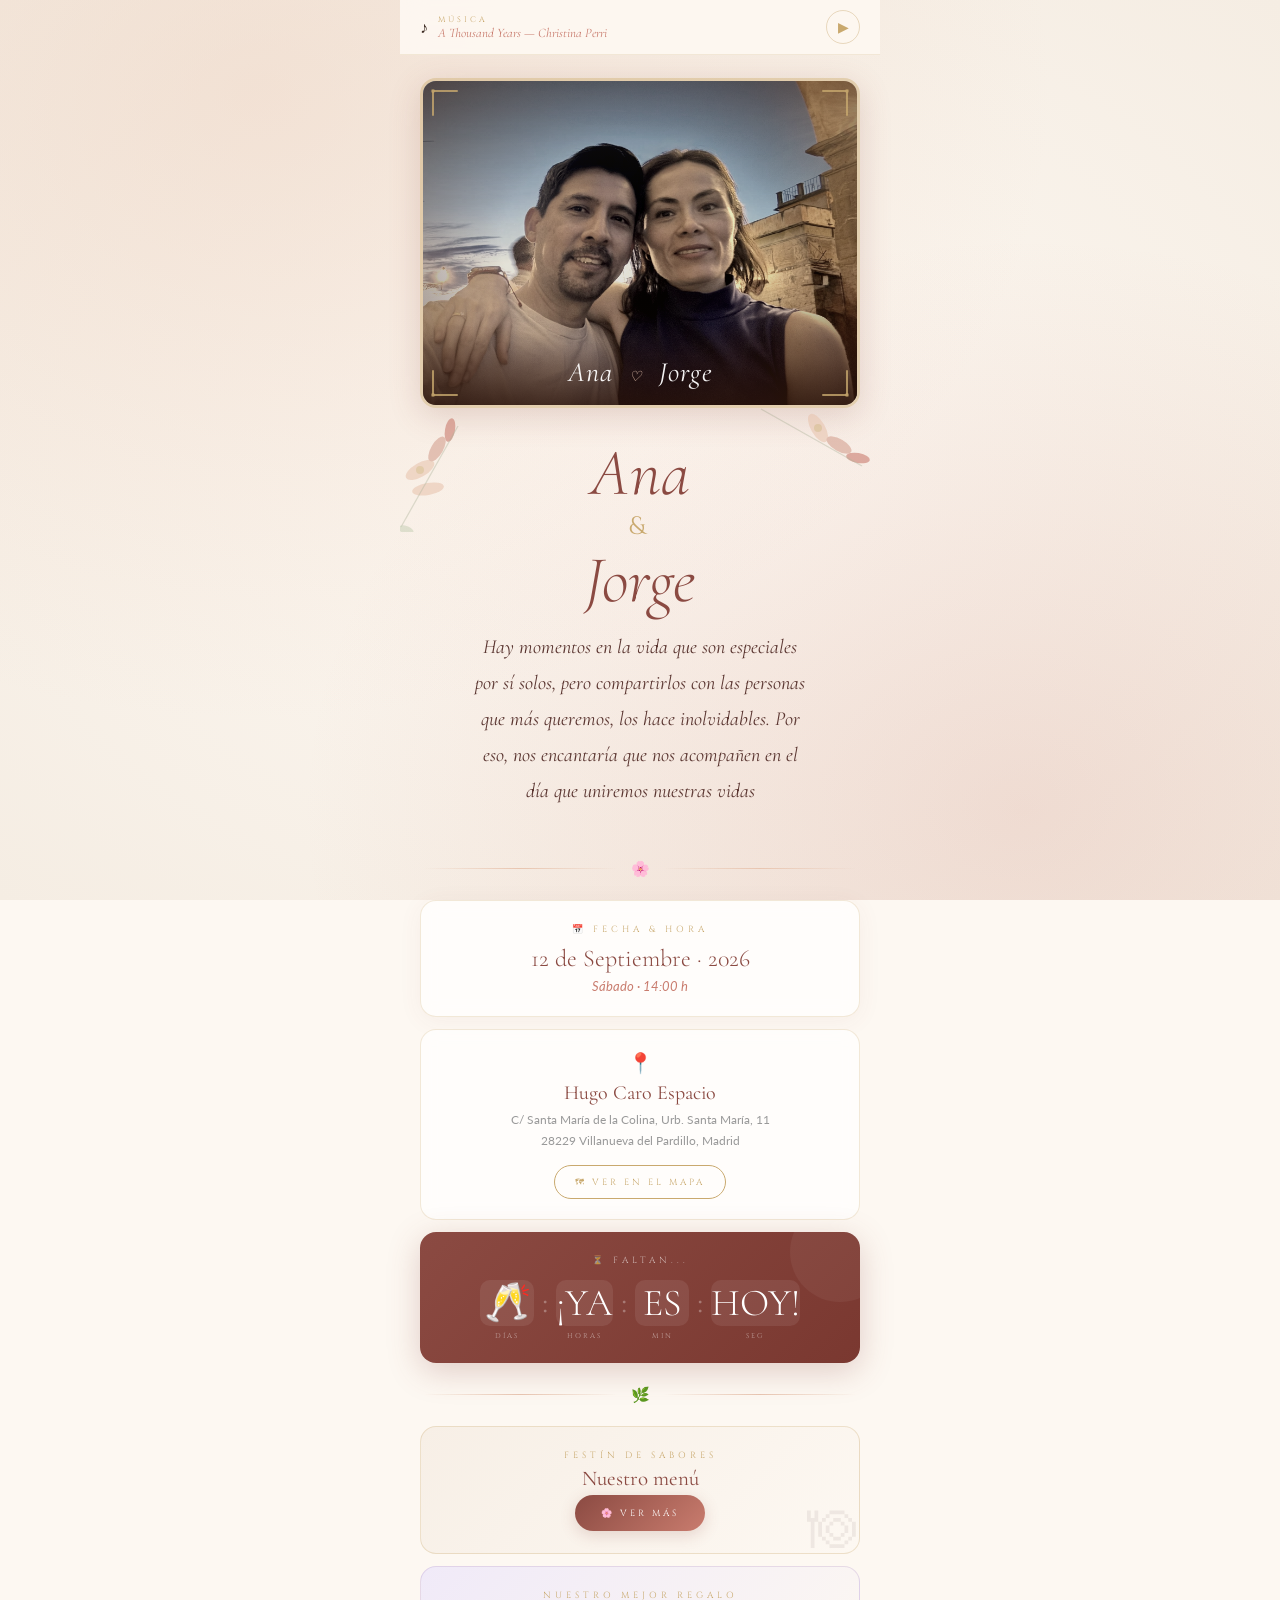
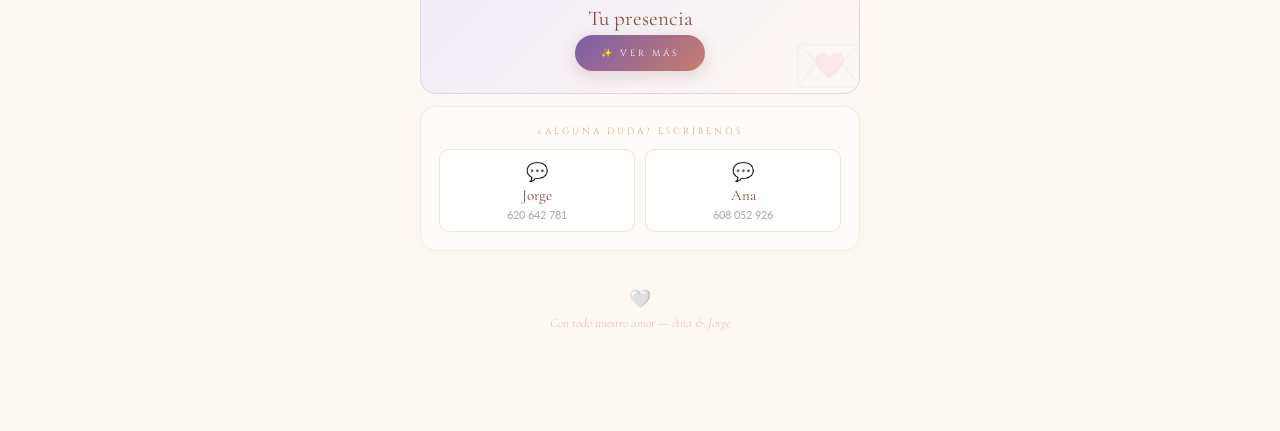
==== commit 5056254f: "Update index.html" ====
--- a/index.html
+++ b/index.html
@@ -20,18 +20,11 @@
 </div>
 
 <!-- NAV -->
-<div class="nav-dots">
-  <button class="nav-dot active" onclick="showPage('page-invite',0)"></button>
-  <button class="nav-dot" onclick="showPage('page-menu',1)"></button>
-  <button class="nav-dot" onclick="showPage('page-regalo',2)"></button>
-  <button class="nav-dot" onclick="showPage('page-rsvp',3)"></button>
-</div>
-
 <!-- ════ INVITACIÓN ════ -->
 <div class="page active" id="page-invite">
   <div class="photo-section">
     <div class="photo-vintage-frame">
-      <img src="assets/foto-pareja.jpg" alt="Ana y Jorge">
+      <img src="assets/foto-pareja.jpg" alt="Jorge y Ana">
       <div class="photo-corner pc-tl"><svg viewBox="0 0 28 28" fill="none"><path d="M2 26L2 2L26 2" stroke="#c9a96e" stroke-width="2" stroke-linecap="round" opacity=".8"/><circle cx="2" cy="2" r="2" fill="#c9a96e" opacity=".6"/></svg></div>
       <div class="photo-corner pc-tr"><svg viewBox="0 0 28 28" fill="none"><path d="M2 26L2 2L26 2" stroke="#c9a96e" stroke-width="2" stroke-linecap="round" opacity=".8"/><circle cx="2" cy="2" r="2" fill="#c9a96e" opacity=".6"/></svg></div>
       <div class="photo-corner pc-bl"><svg viewBox="0 0 28 28" fill="none"><path d="M2 26L2 2L26 2" stroke="#c9a96e" stroke-width="2" stroke-linecap="round" opacity=".8"/><circle cx="2" cy="2" r="2" fill="#c9a96e" opacity=".6"/></svg></div>
@@ -43,7 +36,7 @@
     <svg class="floral-tl" viewBox="0 0 130 130" fill="none"><g opacity=".85"><ellipse cx="26" cy="68" rx="16" ry="7" fill="#e8c5b0" transform="rotate(-30 26 68)"/><ellipse cx="43" cy="47" rx="14" ry="6" fill="#d4a090" transform="rotate(-60 43 47)"/><ellipse cx="56" cy="28" rx="12" ry="5" fill="#c97c6e" transform="rotate(-80 56 28)"/><ellipse cx="34" cy="87" rx="16" ry="6" fill="#e8c5b0" transform="rotate(-10 34 87)"/><circle cx="26" cy="68" r="4" fill="#c9a96e" opacity=".7"/><line x1="7" y1="125" x2="64" y2="24" stroke="#7a8c6a" stroke-width="1.3" opacity=".4"/><ellipse cx="12" cy="128" rx="8" ry="4" fill="#a0b890" transform="rotate(20 12 128)" opacity=".5"/></g></svg>
     <svg class="floral-tr" viewBox="0 0 130 130" fill="none"><g opacity=".85"><ellipse cx="26" cy="68" rx="16" ry="7" fill="#e8c5b0" transform="rotate(-30 26 68)"/><ellipse cx="43" cy="47" rx="14" ry="6" fill="#d4a090" transform="rotate(-60 43 47)"/><ellipse cx="56" cy="28" rx="12" ry="5" fill="#c97c6e" transform="rotate(-80 56 28)"/><circle cx="26" cy="68" r="4" fill="#c9a96e" opacity=".7"/><line x1="7" y1="125" x2="64" y2="24" stroke="#7a8c6a" stroke-width="1.3" opacity=".4"/></g></svg>
     <h1 class="names">Ana <span>&amp;</span> Jorge</h1>
-    <p class="tagline tagline-enhanced">Nos encantaría que nos acompañasen en el día más especial de nuestras vidas</p>
+    <p class="tagline tagline-enhanced">Hay momentos en la vida que son especiales por sí solos, pero compartirlos con las personas que más queremos, los hace inolvidables. Por eso, nos encantaría que nos acompañen en el día que uniremos nuestras vidas</p>
   </div>
   <div class="divider"><span class="divider-icon">🌸</span></div>
   <div class="info-section">
@@ -58,7 +51,7 @@
       <div class="location-icon">📍</div>
       <p class="location-name">Hugo Caro Espacio</p>
       <p class="location-address">C/ Santa María de la Colina, Urb. Santa María, 11<br>28229 Villanueva del Pardillo, Madrid</p>
-      <a class="map-btn" href="https://www.google.com/maps/dir/?api=1&destination=40.4563,-3.9521&destination_place_id=ChIJo2D5lH-bQQ0Rh7VZpFRkiIg" target="_blank">🗺 Ver en el mapa</a>
+      <a class="map-btn" href="https://www.google.com/maps/place/Hugo+Caro+espacio/data=!4m6!3m5!1s0xd419b7f948f20a3:0x88487454a559b507!8m2!3d40.4846286!4d-3.9462817!16s%2Fg%2F11f03yv46l?entry=ttu&g_ep=EgoyMDI2MDQwMS4wIKXMDSoASAFQAw%3D%3D" target="_blank">🗺 Ver en el mapa</a>
     </div>
   </div>
   <div class="countdown-card">
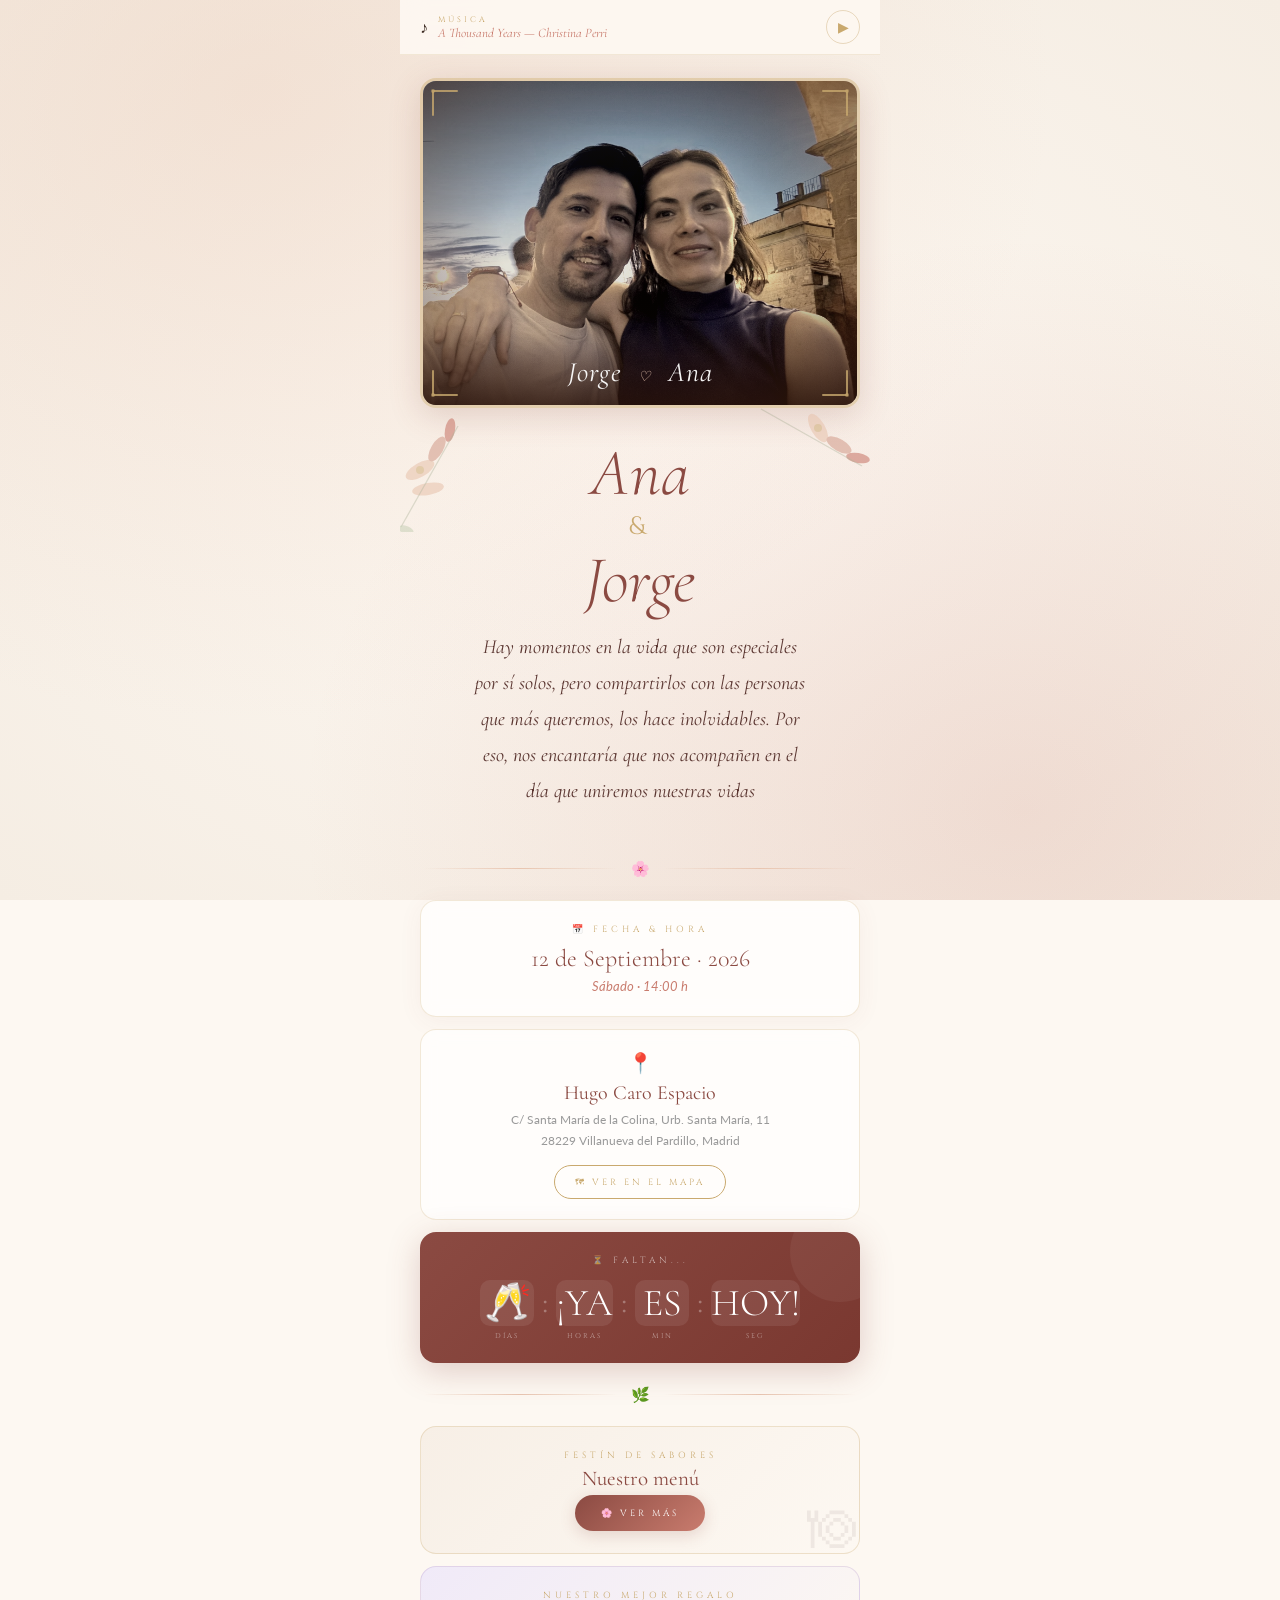
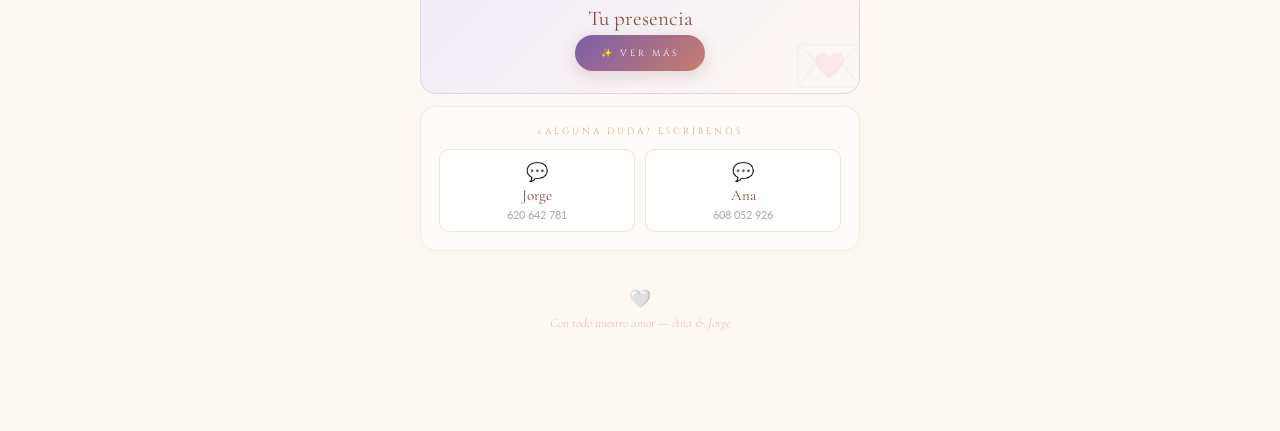
==== commit ee9c6b7d: "Update index.html" ====
--- a/index.html
+++ b/index.html
@@ -29,7 +29,7 @@
       <div class="photo-corner pc-tr"><svg viewBox="0 0 28 28" fill="none"><path d="M2 26L2 2L26 2" stroke="#c9a96e" stroke-width="2" stroke-linecap="round" opacity=".8"/><circle cx="2" cy="2" r="2" fill="#c9a96e" opacity=".6"/></svg></div>
       <div class="photo-corner pc-bl"><svg viewBox="0 0 28 28" fill="none"><path d="M2 26L2 2L26 2" stroke="#c9a96e" stroke-width="2" stroke-linecap="round" opacity=".8"/><circle cx="2" cy="2" r="2" fill="#c9a96e" opacity=".6"/></svg></div>
       <div class="photo-corner pc-br"><svg viewBox="0 0 28 28" fill="none"><path d="M2 26L2 2L26 2" stroke="#c9a96e" stroke-width="2" stroke-linecap="round" opacity=".8"/><circle cx="2" cy="2" r="2" fill="#c9a96e" opacity=".6"/></svg></div>
-      <div class="photo-caption"><div class="photo-caption-names">Ana <span class="photo-caption-heart">♡</span> Jorge</div></div>
+      <div class="photo-caption"><div class="photo-caption-names">Jorge <span class="photo-caption-heart">♡</span> Ana</div></div>
     </div>
   </div>
   <div class="hero">
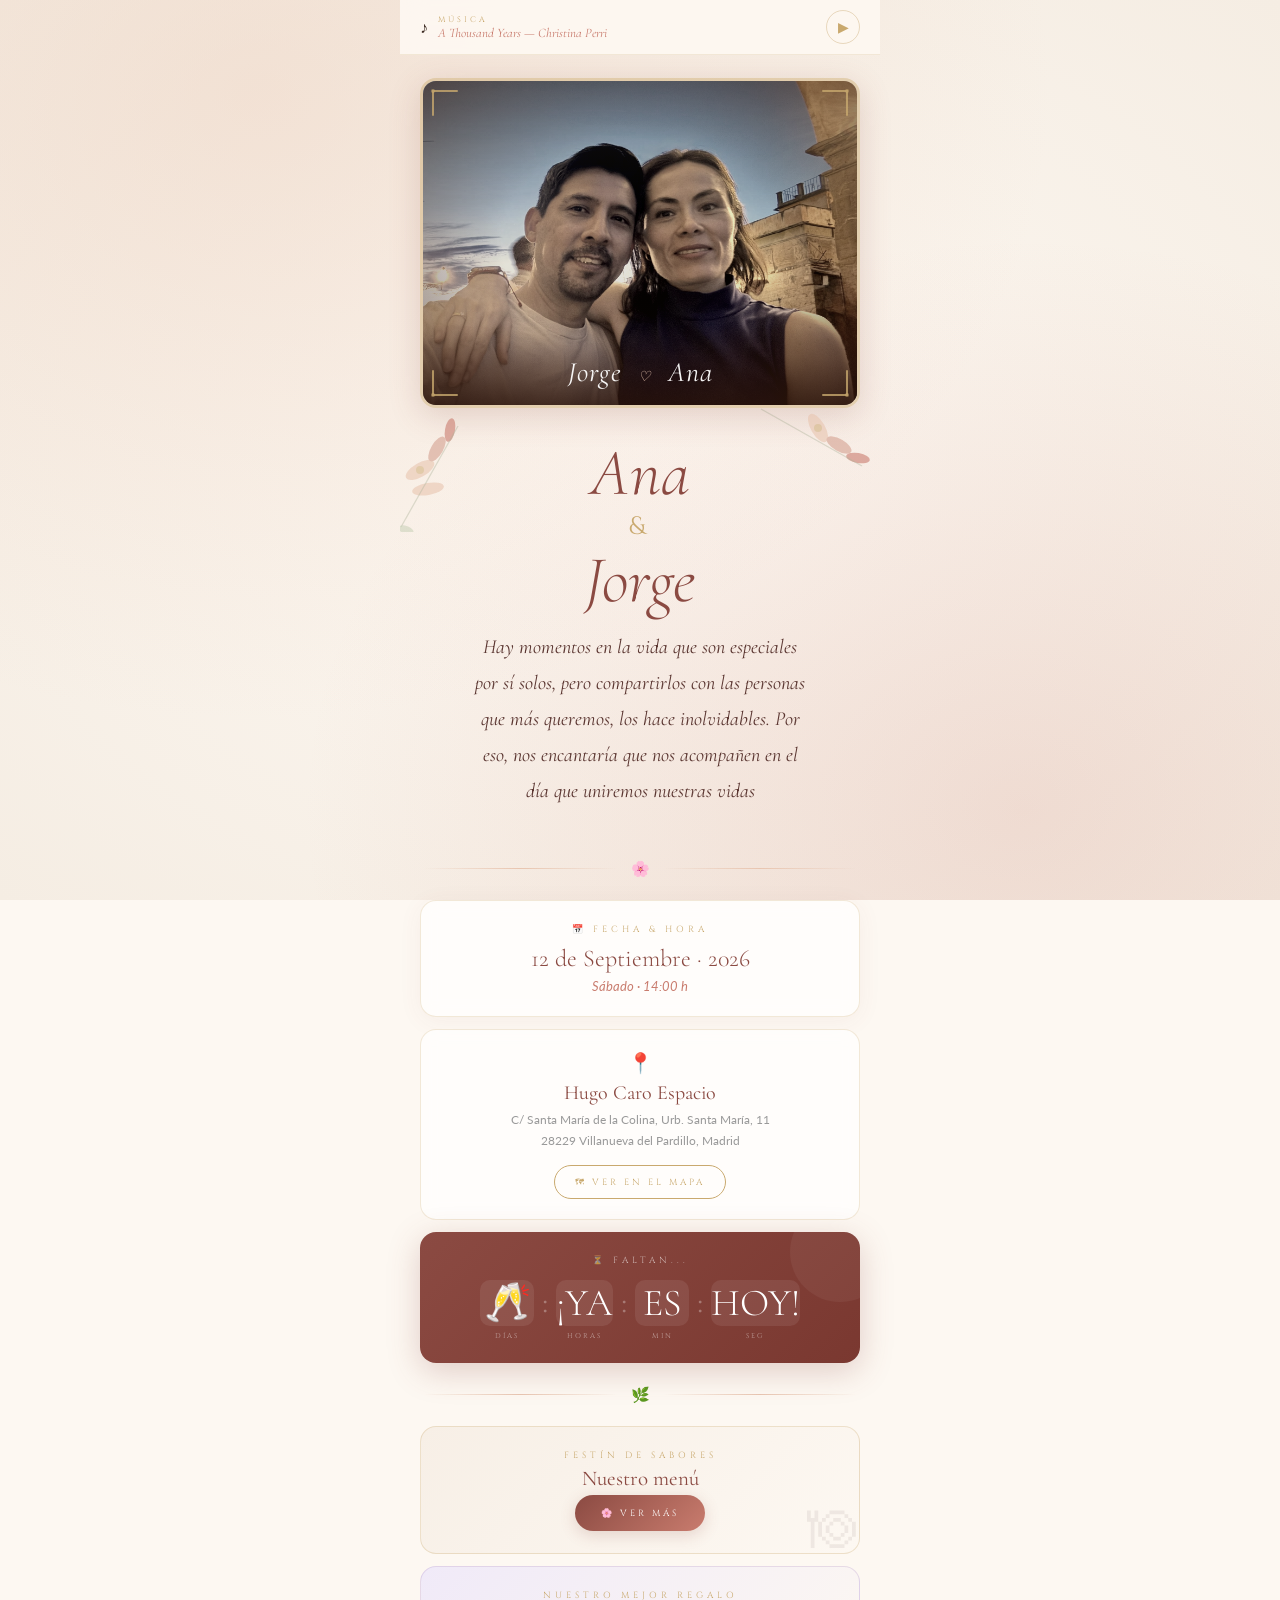
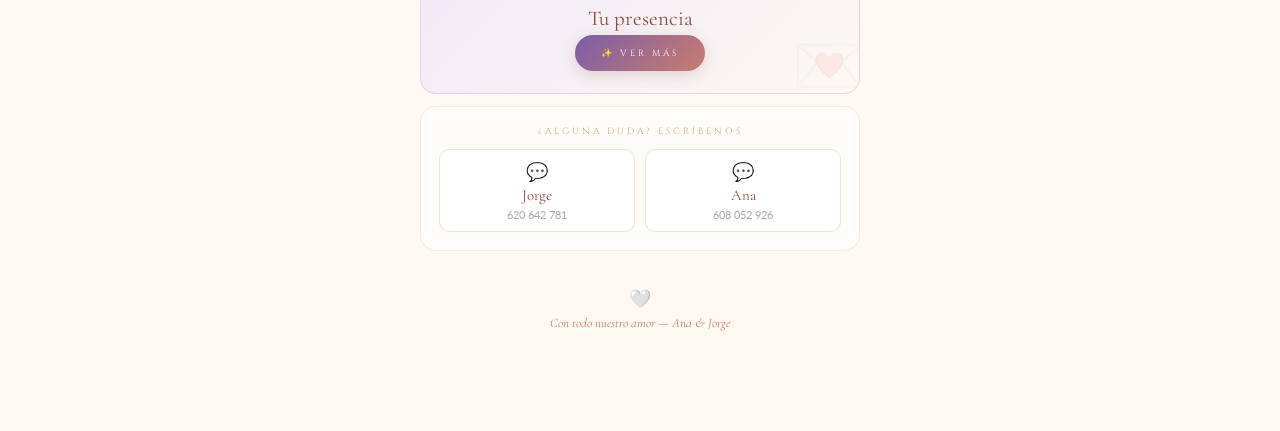
==== commit ec13b781: "Update index.html" ====
--- a/index.html
+++ b/index.html
@@ -127,12 +127,12 @@
       </div>
       <div class="puesto-body"><p class="puesto-desc">Para los amantes del sabor ahumado y las brasas al estilo americano.</p></div>
     </div>
-    <!-- Puesto 2: Paellas -->
+    <!-- Puesto 2: Paella -->
     <div class="puesto-card" style="animation-delay:.2s">
       <div class="puesto-header-band" style="background:linear-gradient(135deg,#4a3000,#8a6a20)">
         <div class="puesto-tag-corner">PAELLA</div>
         <p class="puesto-num-inline">✦ Puesto 02</p>
-        <h3 class="puesto-name-inline">Paellas</h3>
+        <h3 class="puesto-name-inline">Paella</h3>
       </div>
       <div class="puesto-body"><p class="puesto-desc">Porque no hay nada más español que una buena paella recién hecha.</p></div>
     </div>
@@ -161,19 +161,19 @@
   </div>
   <div class="divider"><span class="divider-icon">🌸</span></div>
   <div class="presencia-card">
-    <div class="presencia-header presencia-header-small"><div class="presencia-header-title">Tú</div></div>
+    <div class="presencia-header presencia-header-small"><div class="presencia-header-title">Eres tú</div></div>
     <div class="presencia-body">
-      <p class="presencia-text">Cada uno de ustedes tiene un lugar especial en nuestras vidas y en nuestros corazones. Por ello, su compañía es todo lo que necesitamos para que este día sea verdaderamente especial.</p>
+      <p class="presencia-text">Cada uno de ustedes tiene un lugar especial en nuestras vidas y en nuestros corazones. Por ello, su compañía es todo lo que necesitamos para que este día sea excepcional.</p>
       <p class="presencia-text" style="margin-top:10px">Compartir este momento con ustedes es nuestro mayor deseo.</p>
     </div>
   </div>
   <!-- BIZUM -->
   <div class="bizum-card">
     <div class="bizum-header-fixed">
-      <div class="presencia-header-title-fixed">Bizum</div>
+      <div class="presencia-header-title-fixed">Detalle</div>
     </div>
     <div class="bizum-body">
-      <p class="bizum-text">Si además de tu compañía quieres sumarte a nuestra luna de miel, puedes hacernos un Bizum. Cada detalle lo llevaremos con nosotros a cada rincón del mundo.</p>
+      <p class="bizum-text">Si además desean tener un detalle con nosotros y ayudarnos a que nuestra Luna de Miel sea inolvidable, pueden hacerlo por Bizum.</p>
       <div class="bizum-btns">
         <button class="bizum-btn bizum-btn-jorge" onclick="copyPhone('620642781', this)">
           <span class="bizum-btn-icon">💚</span>
@@ -189,7 +189,7 @@
     </div>
   </div>
   <div class="divider"><span class="divider-icon">🌿</span></div>
-  <div class="quote-section"><p class="quote">No importa el destino que elijamos — lo que importa es que empezamos a caminar juntos.</p></div>
+  <div class="quote-section"><p>¡Gracias por ayudarnos a seguir coleccionando momentos que recordaremos siempre!.</p></div>
   <div class="footer"><span class="footer-hearts">🤍</span><p class="footer-text">Con todo nuestro amor — Ana & Jorge</p></div>
 </div>
 
--- a/css/invitacion.css
+++ b/css/invitacion.css
@@ -74,7 +74,7 @@
 .contact-btn-num{font-size:11px;color:#aaa}
 .footer{text-align:center;padding:24px 20px 10px}
 .footer-hearts{font-size:18px;margin-bottom:6px;display:block;animation:pulse 2s infinite}
-.footer-text{font-family:'Cormorant Garamond',serif;font-style:italic;font-size:13px;color:var(--blush)}
+.footer-text{font-family:'Cormorant Garamond',serif;font-style:italic;font-size:13px;color:var(--rose)}
 .back-btn{display:inline-flex;align-items:center;gap:6px;background:transparent;border:1px solid rgba(201,169,110,.4);color:var(--gold);font-family:'Cinzel',serif;font-size:8px;letter-spacing:3px;padding:8px 16px;border-radius:50px;cursor:pointer;margin-bottom:20px;text-transform:uppercase}
 /* MENU */
 .menu-page-hero{text-align:center;padding:30px 28px 18px;position:relative;overflow:hidden}
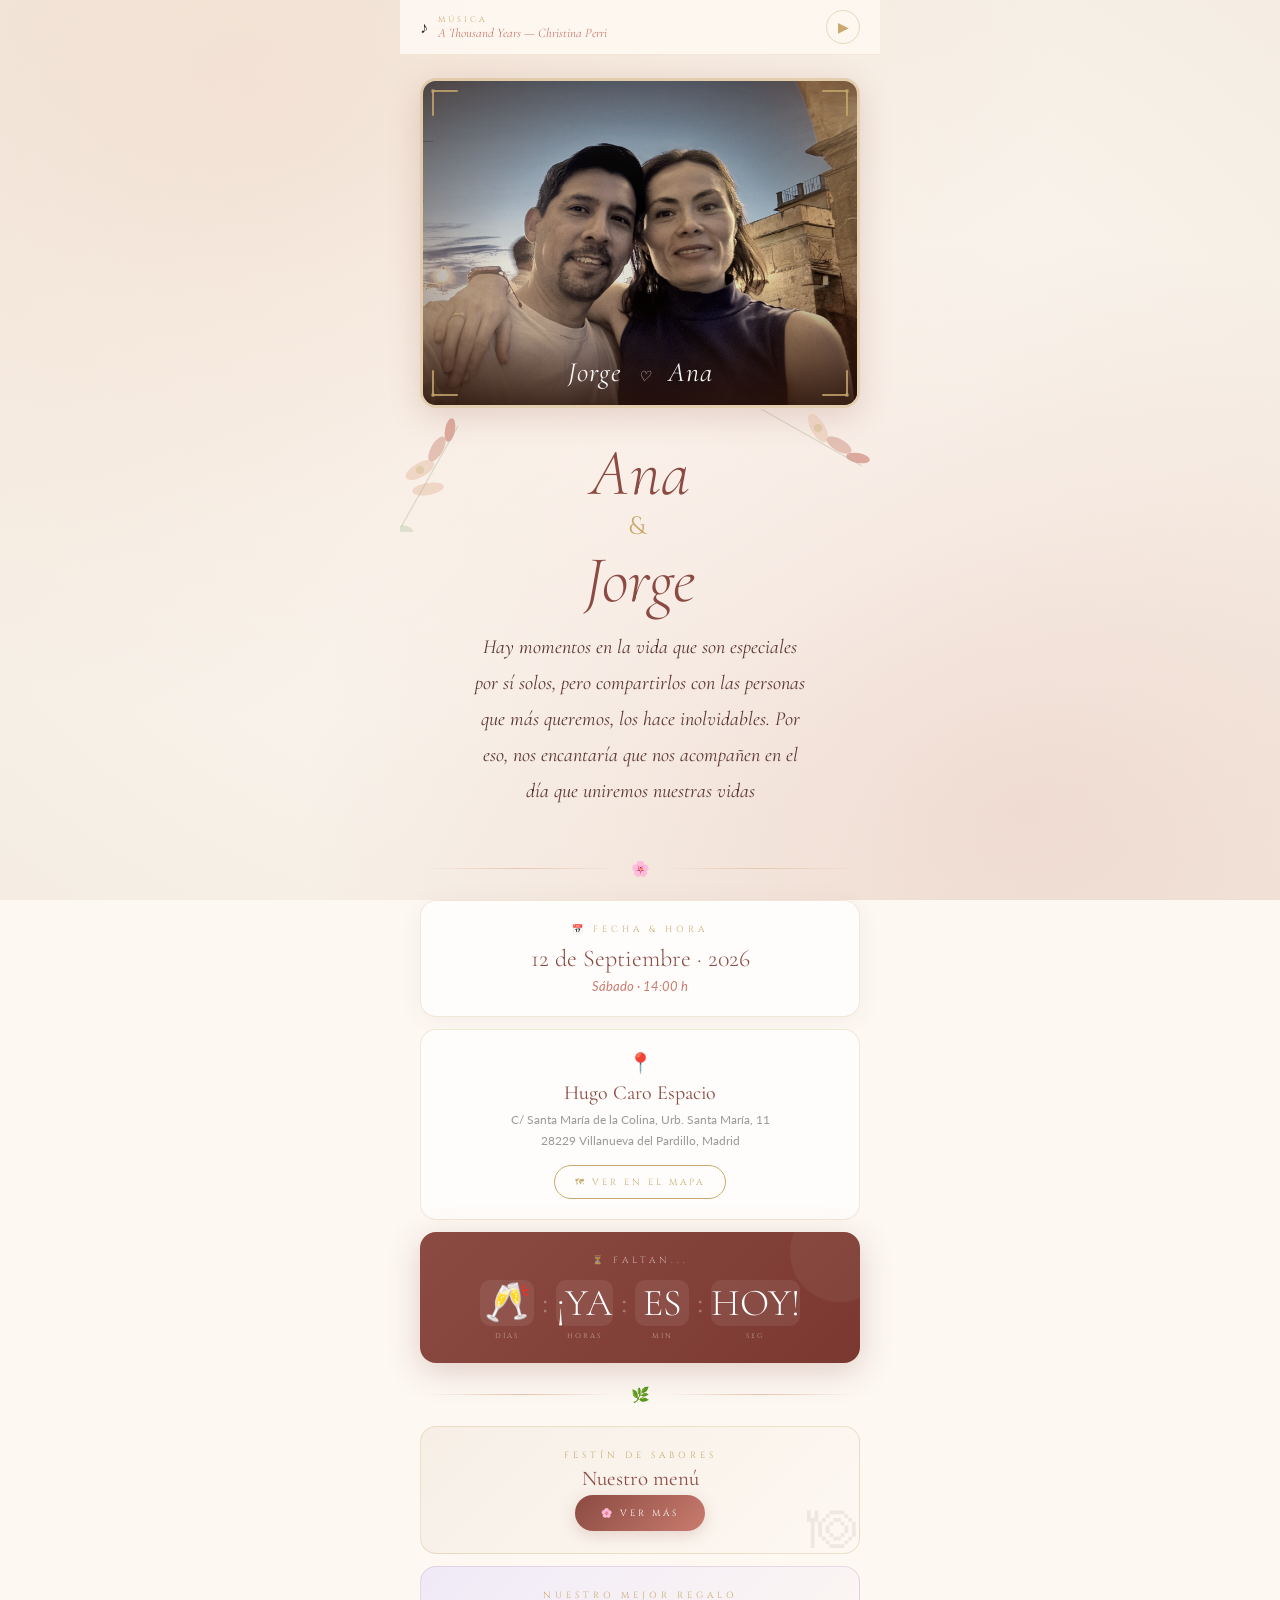
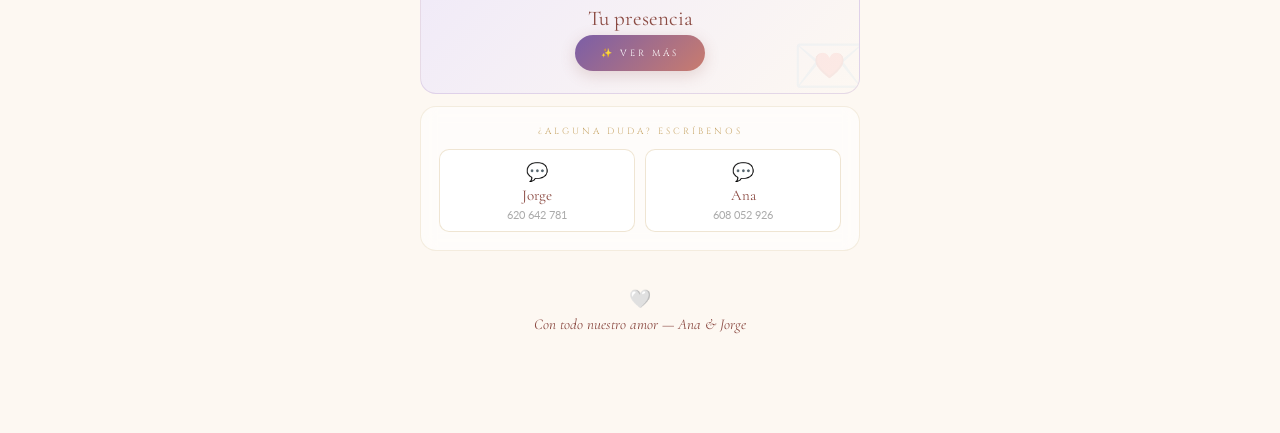
==== commit a213a0b5: "Update index.html" ====
--- a/index.html
+++ b/index.html
@@ -189,7 +189,7 @@
     </div>
   </div>
   <div class="divider"><span class="divider-icon">🌿</span></div>
-  <div class="quote-section"><p>¡Gracias por ayudarnos a seguir coleccionando momentos que recordaremos siempre!.</p></div>
+  <div class="quote-section"><p class="quote">Gracias por ayudarnos a seguir coleccionando momentos que recordaremos siempre.</p></div>
   <div class="footer"><span class="footer-hearts">🤍</span><p class="footer-text">Con todo nuestro amor — Ana & Jorge</p></div>
 </div>
 
--- a/css/invitacion.css
+++ b/css/invitacion.css
@@ -74,7 +74,7 @@
 .contact-btn-num{font-size:11px;color:#aaa}
 .footer{text-align:center;padding:24px 20px 10px}
 .footer-hearts{font-size:18px;margin-bottom:6px;display:block;animation:pulse 2s infinite}
-.footer-text{font-family:'Cormorant Garamond',serif;font-style:italic;font-size:13px;color:var(--rose)}
+.footer-text{font-family:'Cormorant Garamond',serif;font-style:italic;font-size:15px;color:var(--deep-rose)}
 .back-btn{display:inline-flex;align-items:center;gap:6px;background:transparent;border:1px solid rgba(201,169,110,.4);color:var(--gold);font-family:'Cinzel',serif;font-size:8px;letter-spacing:3px;padding:8px 16px;border-radius:50px;cursor:pointer;margin-bottom:20px;text-transform:uppercase}
 /* MENU */
 .menu-page-hero{text-align:center;padding:30px 28px 18px;position:relative;overflow:hidden}
